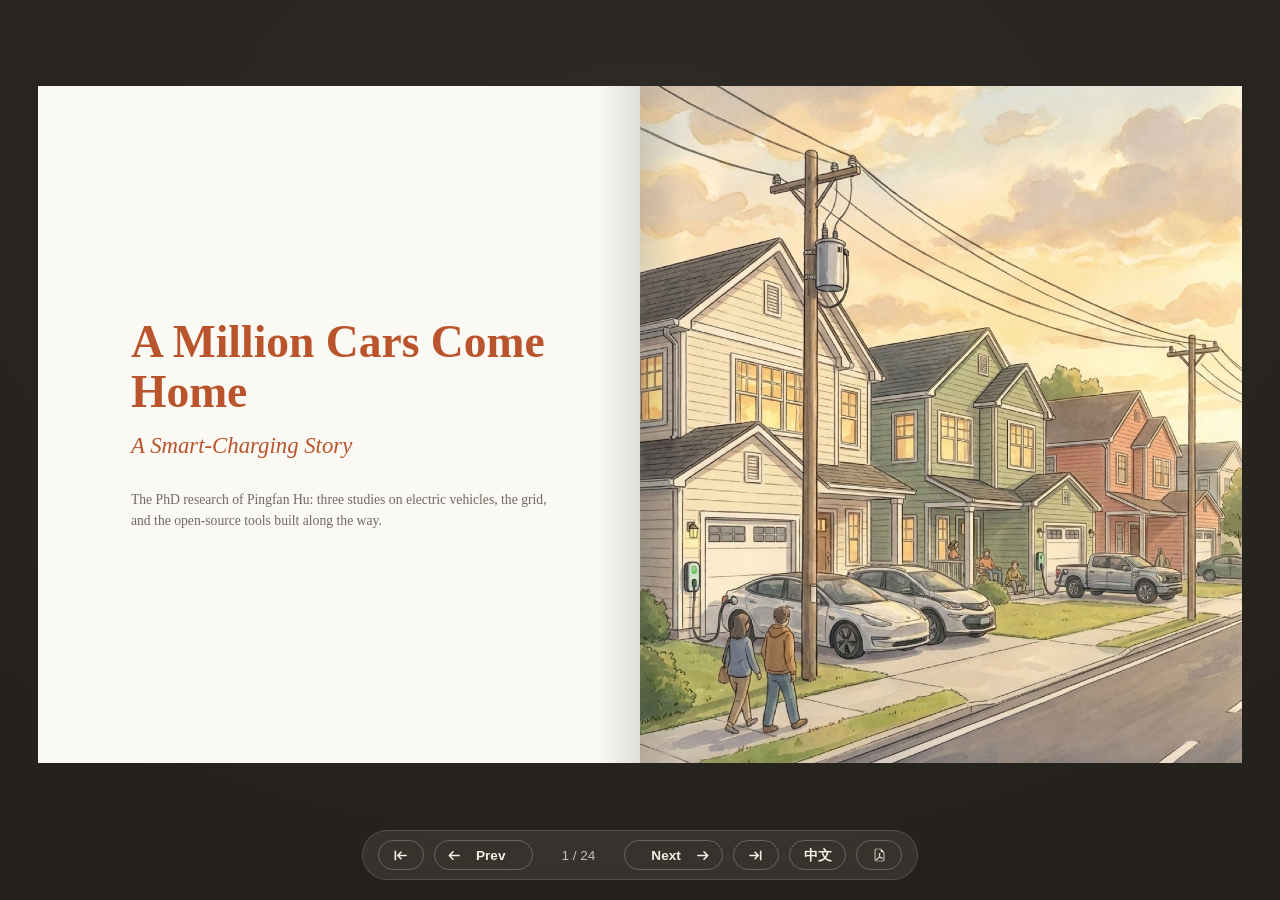
==== docs/index.html @ 8c6872c8 "feat: storybook project + website" ====
<!doctype html>
<html lang="en" data-lang="en">
<head>
<meta charset="utf-8">
<meta name="viewport" content="width=device-width, initial-scale=1">
<title>A Million Cars Come Home</title>
<style>
:root {
  --paper: #fbf9f3;
  --ink: #3a3733;
  --ink-soft: #6f6a62;
  --accent: #b9542d;
  --stage-1: #2e2a25;
  --stage-2: #201d19;
}
* { box-sizing: border-box; }
html, body { margin: 0; height: 100%; }
body {
  font-family: "Iowan Old Style", "Palatino Linotype", Palatino, Georgia, serif;
  background: radial-gradient(120% 120% at 50% 20%, var(--stage-1), var(--stage-2));
  display: flex; flex-direction: column; align-items: center;
  overflow: hidden;
}

/* Language toggle: both languages are in the DOM; CSS shows one. */
html[data-lang="en"] .lang-cn { display: none; }
html[data-lang="cn"] .lang-en { display: none; }
html[data-lang="cn"] .prose {
  font-family: "Iowan Old Style", Palatino, "Songti SC", "STSong", Georgia, serif;
}

/* ---- Stage ---- */
.stage {
  flex: 1; width: 100%;
  display: flex; align-items: center; justify-content: center;
  padding: 3vh 2vw 1vh;
  min-height: 0;
}
.book-frame {
  width: min(94vw, calc((100dvh - 14vh) * 1.7778));
  aspect-ratio: 1056 / 594;
}
/* Narrow screens: StPageFlip falls back to a single portrait page (two half
   spreads can't fit), so the frame must take one page's aspect instead. */
@media (max-width: 700px) {
  .book-frame {
    width: min(94vw, calc((100dvh - 16vh) * 0.8889));
    aspect-ratio: 528 / 594;
  }
}

/* ---- Pages ---- */
.page {
  background: var(--paper);
  overflow: hidden;
  container-type: size;
}
.pane { width: 100%; height: 100%; }
.pane.text {
  display: flex; flex-direction: column; justify-content: center;
  /* print geometry: 0.35in top/bottom (the guaranteed margin), 0.85in outer,
     0.7in toward the gutter */
  padding: 6.364cqw 12.727cqw 6.364cqw 15.455cqw;
}
/* gutter shading so facing pages read as a bound book */
.pane.text::after, .pane.art::before {
  content: ""; position: absolute; top: 0; bottom: 0; width: 7cqw;
  pointer-events: none;
}
.pane.text::after {
  right: 0;
  background: linear-gradient(to left, rgba(58, 55, 51, 0.14), transparent);
}
.pane.art { position: relative; }
.pane.art::before {
  left: 0; z-index: 1;
  background: linear-gradient(to right, rgba(58, 55, 51, 0.18), transparent);
}
.pane.text { position: relative; }
.pane.art img {
  width: 100%; height: 100%; object-fit: cover; display: block;
}

.prose { color: var(--ink); font-size: 3.409cqw; line-height: 1.5; }
.prose.lang-cn { font-size: 3.914cqw; }
.prose p { margin: 0 0 0.7em; }
.prose p:last-child { margin-bottom: 0; }
.prose strong { color: var(--accent); font-weight: 700; }
.prose em { font-style: italic; }

/* title spread */
.page.title .prose { font-size: 2.652cqw; }
.page.title .prose p:first-child {
  font-size: 7.576cqw; line-height: 1.1; color: var(--ink); margin-bottom: 0.25em;
}
.page.title .prose.lang-cn p:first-child { font-size: 6.307cqw; }
.page.title .prose p:nth-child(2) {
  font-size: 3.788cqw; color: var(--accent); font-style: italic; margin-bottom: 1.2em;
}
.page.title .prose p { color: var(--ink-soft); font-size: 2.273cqw; }

/* back cover */
.page.backcover .prose em {
  display: block; color: var(--ink-soft); font-style: normal;
  font-size: 2.898cqw; line-height: 1.3;
}

/* ---- Toolbar ---- */
.toolbar {
  display: flex; align-items: center; gap: 0.6rem;
  padding: 0.55rem 0.9rem; margin: 0 0 2.2vh;
  background: rgba(251, 249, 243, 0.08);
  border: 1px solid rgba(251, 249, 243, 0.14);
  border-radius: 999px;
  backdrop-filter: blur(6px);
}
.toolbar button, .toolbar a {
  font: 600 0.85rem/1 "Helvetica Neue", Arial, sans-serif;
  color: #f4efe4; background: transparent;
  border: 1px solid rgba(251, 249, 243, 0.25); border-radius: 999px;
  height: 1.9rem; padding: 0;
  display: inline-flex; align-items: center; justify-content: center;
  cursor: pointer; text-decoration: none;
  transition: background 150ms ease, border-color 150ms ease, transform 80ms ease;
}
/* Fixed widths, sized to the widest (Chinese) labels, so toggling the
   language never moves the buttons. All four arrows are inline SVGs (same
   stroke, flex-centered) because text glyphs come from different fonts and
   sit on the text baseline; the nav arrows are pinned to the button edges
   and only the label swaps with the language. */
.toolbar .icon { display: block; flex: none; }
.toolbar .nav { width: 6.2rem; justify-content: space-between; padding: 0 0.7rem; }
.toolbar .nav .lbl { flex: 1; text-align: center; }
.toolbar .jump { width: 2.9rem; }
.toolbar #btn-lang { width: 3.6rem; }
.toolbar a.pdf { width: 2.9rem; }
/* The PDF glyph's ink is measured dead-center, but its faint outlined top vs
   dense filled curl at the bottom makes it read low; lift it a hair. */
.toolbar a.pdf .icon { transform: translateY(-0.5px); }
/* Optical centering: Helvetica Neue's line box carries more descent than the
   glyphs use, so flex-centered TEXT sits a hair high next to the geometrically
   centered SVG icons. Padding-top shifts the text down by half its value;
   the icons are left untouched. */
.toolbar .nav .lbl, .toolbar #btn-lang, .toolbar .counter {
  padding-top: 0.15em;
}
.toolbar button:hover, .toolbar a:hover {
  background: rgba(185, 84, 45, 0.35); border-color: rgba(185, 84, 45, 0.7);
}
.toolbar button:active, .toolbar a:active {
  transform: scale(0.92);
  background: rgba(185, 84, 45, 0.5); border-color: rgba(185, 84, 45, 0.9);
}
.toolbar button:disabled { opacity: 0.35; cursor: default; background: none; }
.toolbar .counter {
  font: 500 0.85rem/1 "Helvetica Neue", Arial, sans-serif;
  color: rgba(244, 239, 228, 0.75); min-width: 4.5rem; text-align: center;
}
noscript { color: #f4efe4; font-size: 1rem; padding: 2rem; text-align: center; }
</style>
</head>
<body>
<div class="stage"><div class="book-frame"><div id="book">
<div class="page title" data-spread="01"><div class="pane text"><div class="prose lang-en"><p><strong>A Million Cars Come Home</strong></p><p><em>A Smart-Charging Story</em></p><p>The PhD research of Pingfan Hu: three studies on electric vehicles, the grid, and the open-source tools built along the way.</p></div><div class="prose lang-cn"><p><strong>当一百万辆车同时回家</strong></p><p><em>一个关于智能充电的故事</em></p><p>胡平凡 (Pingfan Hu) 的博士研究：电动车、电网，和一路做出来的开源工具。</p></div></div></div>
<div class="page title" data-spread="01"><div class="pane art"><img src="book-assets/spread-01.jpg" alt="" loading="lazy" decoding="async"></div></div>
<div class="page standard" data-spread="02"><div class="pane text"><div class="prose lang-en"><p>This is Pingfan.</p><p>Pingfan spent his PhD on battery electric vehicles, and on one deceptively simple question about them: when will they charge, and what does that timing mean for the electricity grid?</p><p>Answering it took three connected studies: one about people, one about the grid and its economics, and one about the research tools themselves.</p><p>The dissertation that resulted is long and full of equations. Most people will never read it. This book tells the same story in plain language.</p></div><div class="prose lang-cn"><p>这是胡平凡 (Pingfan Hu)。</p><p>读博这几年，平凡一直在研究纯电动汽车 (Battery Electric Vehicle, BEV)。核心问题看起来很简单：这些车会在什么时候充电？充电的时间点，又会给电网带来什么？</p><p>为了回答这个问题，平凡做了三项环环相扣的研究：第一项关于人，第二项关于电网和经济账，第三项关于做研究用的工具本身。</p><p>写成的博士论文很厚，公式很多，大多数人不会去读。所以他做了这本小书，把同样的研究用大白话再讲一遍。</p></div></div></div>
<div class="page standard" data-spread="02"><div class="pane art"><img src="book-assets/spread-02.jpg" alt="" loading="lazy" decoding="async"></div></div>
<div class="page standard" data-spread="03"><div class="pane text"><div class="prose lang-en"><p>Pingfan had not planned to pursue a PhD.</p><p>Then Professor John Paul “JP” Helveston reached out to him directly. JP had funding from the Alfred P. Sloan Foundation to study smart charging for battery electric vehicles, and Pingfan&#x27;s background in engineering and data science looked like a match. The direction was unusual: students normally seek out advisors, not the other way around.</p><p>Their first conversation ran three hours, far longer than either had planned. By the end, the outline of a research agenda had taken shape: whether BEV owners would accept managed charging, what their participation would be worth to the grid, and what tools the research itself would require.</p><p>Those three questions became the dissertation.</p></div><div class="prose lang-cn"><p>平凡本来没打算读博士。</p><p>有一天，John Paul “JP” Helveston 教授主动发来邮件。他刚拿到斯隆基金会 (Alfred P. Sloan Foundation) 的项目，研究电动车的智能充电，觉得平凡的工程和数据科学背景很合适。这事不太常见：一般是学生四处联系导师，很少有导师反过来找学生。</p><p>两人第一次见面，原定聊一个小时，结果聊了三个小时，谁都没想到。聊完，一份研究计划的雏形已经出来了：车主愿不愿意把充电交给别人管？他们的参与对电网值多少钱？做这些研究，又需要什么工具？</p><p>这三个问题，后来就成了这篇博士论文。</p></div></div></div>
<div class="page standard" data-spread="03"><div class="pane art"><img src="book-assets/spread-03.jpg" alt="" loading="lazy" decoding="async"></div></div>
<div class="page standard" data-spread="04"><div class="pane text"><div class="prose lang-en"><p>The core problem is one of timing.</p><p>Battery electric vehicles cut transportation emissions, but their benefit depends on when they charge. Most owners plug in when they arrive home, so unmanaged charging stacks directly onto the <strong>evening peak</strong>, when household demand is already highest. Serving that combined peak means running the most expensive generators and, eventually, building capacity that sits idle the rest of the day.</p><p><strong>Smart charging</strong> is the alternative: coordinate charging so it moves into the overnight hours, when demand is low.</p><p>Whether it can work turns on three questions. Will owners participate, and on what terms? How much peak reduction does it buy, and at what cost? And what research infrastructure does it take to find out?</p></div><div class="prose lang-cn"><p>问题的关键，在于什么时候充。</p><p>电动车能减少交通排放，但好处大不大，要看充电的时机。多数车主傍晚到家就插枪，充电负荷不偏不倚，正好压在<strong>晚高峰</strong>上，那正是家家户户用电最多的时候。要扛住这个叠加的高峰，电网得开动最贵的机组，长远还得扩建平时闲置的容量。</p><p><strong>智能充电</strong>是另一条路：把充电挪到深夜。那时用电少，电网有的是余量。</p><p>行不行得通，要回答三个问题：车主愿意参加吗，开什么条件？参加了能削掉多少高峰，要花多少钱？还有，要弄清这些，得先有什么样的研究工具？</p></div></div></div>
<div class="page standard" data-spread="04"><div class="pane art"><img src="book-assets/spread-04.jpg" alt="" loading="lazy" decoding="async"></div></div>
<div class="page standard" data-spread="05"><div class="pane text"><div class="prose lang-en"><p>The first question, about participation, is where the dissertation begins.</p><p>Smart charging only works if vehicle owners agree to give up some control, so Study 1 examined the two program designs utilities actually offer. Under <strong>supplier-managed charging (SMC)</strong>, the utility decides when charging happens but guarantees the vehicle reaches an agreed charge level by an agreed time. Under <strong>vehicle-to-grid (V2G)</strong>, the vehicle also sends power back to the grid when needed, acting as distributed storage.</p><p>The two programs ask different things of an owner. SMC asks for patience with timing; V2G asks the battery to actively work for the grid, wear and all. There was good reason to expect owners to price those requests very differently.</p></div><div class="prose lang-cn"><p>论文从第一个问题讲起：人愿不愿意。</p><p>智能充电的前提，是车主肯交出一部分控制权。研究一考察了电力公司实际在推的两类项目。一类叫<strong>供电商托管充电</strong> (Supplier-Managed Charging, SMC)：什么时候充，电力公司说了算，但保证到点有电。另一类叫<strong>车网互动</strong> (Vehicle-to-Grid, V2G)：电网缺电时，车还得反过来送电回去，相当于一块会跑的储能电池。</p><p>两类项目对车主的要求不一样。SMC 只要你耐心等；V2G 却要动用你的电池，还得搭上电池损耗。可以想见，车主对这两件事的开价不会相同。</p></div></div></div>
<div class="page standard" data-spread="05"><div class="pane art"><img src="book-assets/spread-05.jpg" alt="" loading="lazy" decoding="async"></div></div>
<div class="page standard" data-spread="06"><div class="pane text"><div class="prose lang-en"><p>Whom you ask matters as much as what you ask.</p><p>Most earlier studies surveyed the general car-owning public, few of whom have ever charged an electric vehicle, let alone joined a smart charging program. Study 1 sampled differently: <strong>1,356 current US BEV owners</strong>, recruited in 2024 through targeted social media ads and a market research panel.</p><p>A screening question did the quality control: respondents picked their vehicle from a list of 1,748 models spanning thirty years, of which only 77, or 4.4 percent, were battery electric. Without actually owning one, guessing right was unlikely.</p><p>These were people who knew exactly what charging involves; 682 of them completed the V2G questions as well.</p></div><div class="prose lang-cn"><p>问什么重要，问谁同样重要。</p><p>以往的研究大多去问普通车主，他们中很多人从没给电动车充过电，有些人就算想参加也没条件。研究一换了个思路：找来 <strong>1,356 位真正开电动车的美国车主</strong>，2024 年通过社交媒体定向广告和调查公司招募。</p><p>质量靠一道筛选题把关：受访者要在一张覆盖三十年、共 1,748 款车型的列表里选出自己的车，其中纯电车型只有 77 款，占 4.4%。不是真车主，基本蒙不对。</p><p>这些人才真正懂充电是怎么回事。其中 682 人还答完了 V2G 部分。</p></div></div></div>
<div class="page standard" data-spread="06"><div class="pane art"><img src="book-assets/spread-06.jpg" alt="" loading="lazy" decoding="async"></div></div>
<div class="page standard" data-spread="07"><div class="pane text"><div class="prose lang-en"><p>You cannot ask people directly how much they value flexibility; nobody carries such a number around.</p><p>Study 1 instead used a <strong>discrete choice experiment</strong>. Each respondent faced a series of paired program offers, each defined by concrete attributes: a one-time enrollment payment, a recurring monthly payment, the number of times per month the owner could override the program, and guaranteed battery charge thresholds. They chose one program, the other, or neither, six times for SMC and six more for V2G.</p><p>Choices like these, repeated across randomized attribute combinations, let a <strong>logit model</strong> estimate how strongly each attribute moves the decision to participate. Trade-offs reveal what direct questions cannot.</p></div><div class="prose lang-cn"><p>“灵活性对你值多少钱？”这种问题没法直接问，谁心里也没有这么个数。</p><p>研究一用的是<strong>离散选择实验</strong> (discrete choice experiment)：给受访者看一对对虚拟方案，每个方案由几项具体条件组成，比如一次性奖励给多少、每月给多少钱、每月能手动豁免几次、电量保底是多少。受访者在方案 A、方案 B 和“都不要”之间选一个，SMC 选六轮，V2G 再选六轮。</p><p>让人在随机搭配的条件里一次次做选择，<strong>logit 模型</strong>就能算出，每项条件在多大程度上左右着人们的参与意愿。选择，比提问更诚实。</p></div></div></div>
<div class="page standard" data-spread="07"><div class="pane art"><img src="book-assets/spread-07.jpg" alt="" loading="lazy" decoding="async"></div></div>
<div class="page standard" data-spread="08"><div class="pane text"><div class="prose lang-en"><p>The work was collaborative from the start.</p><p>The smart charging studies brought together researchers from several universities: Alan Jenn at UC Davis; Brian Tarroja, Kate Forrest, and Matthew Dean at UC Irvine; and Eric Hittinger at the Rochester Institute of Technology, who later served on Pingfan&#x27;s dissertation committee. JP, as advisor and principal investigator, kept the whole effort pointed in the right direction.</p><p>Pingfan led the day-to-day research, but the questions spanned vehicles, grids, and surveys, and no single person knows all three equally well. The team did.</p></div><div class="prose lang-cn"><p>这项工作从头到尾都是合作的产物。</p><p>团队来自好几所大学：加州大学戴维斯分校的 Alan Jenn，加州大学尔湾分校的 Brian Tarroja、Kate Forrest 和 Matthew Dean，还有罗切斯特理工学院的 Eric Hittinger，他后来也进了平凡的论文委员会。导师 JP 是项目负责人，始终替团队把着方向。</p><p>日常研究由平凡牵头，但这些问题横跨车、电网、调查方法三个领域，谁也不可能样样精通。好在，这个团队加起来可以。</p></div></div></div>
<div class="page standard" data-spread="08"><div class="pane art"><img src="book-assets/spread-08.jpg" alt="" loading="lazy" decoding="async"></div></div>
<div class="page standard" data-spread="09"><div class="pane text"><div class="prose lang-en"><p>For supplier-managed charging, the results were encouraging, and a little surprising.</p><p>Owners cared less about money than expected, and more about <strong>operational flexibility</strong>: a guaranteed charge level by morning, and the ability to override when plans change. The guaranteed threshold mattered far more than the minimum: owners want range certainty, not control over the details.</p><p>Good flexibility with no payment reached at least <strong>50 percent</strong> predicted enrollment. Recurring payments worked hardest: two to three dollars a month matched a one-time 65 dollars, roughly twenty to one.</p><p>People will share control of their charging. What they want in return is certainty that they will not be stranded.</p></div><div class="prose lang-cn"><p>先看托管充电，结果让人欣慰，也有点出乎意料。</p><p>车主没那么在乎钱，更在乎<strong>灵活性</strong>：早上电量有保底，临时有事的晚上能自己说了算。“保底电量”的影响远大于“起充电量”。说白了，大家要的是踏实的续航，过程怎么管，倒不太计较。</p><p>只给足灵活性、一分钱不掏，预测参与率就能到 <strong>50%</strong> 以上。再给点钱当然更好，而且按月给最划算：每月两三美元的效果，顶得上一次性给 65 美元，差不多二十比一。</p><p>充电可以交出去，但得保证别把人撂在半路。</p></div></div></div>
<div class="page standard" data-spread="09"><div class="pane art"><img src="book-assets/spread-09.jpg" alt="" loading="lazy" decoding="async"></div></div>
<div class="page standard" data-spread="10"><div class="pane text"><div class="prose lang-en"><p>Vehicle-to-grid told a different story.</p><p>Sending power out of one&#x27;s own battery is a larger request, and owners priced it accordingly: participation was far more sensitive to money than under SMC. Pay well per discharge event and enrollment climbs steeply; at 20 dollars per event, four events a month, the model predicts <strong>82 percent</strong> enrollment.</p><p>The design implication is clean. SMC suits a simple subscription with modest recurring payments and strong guarantees; V2G is a market for discrete grid services, best paid per event.</p><p>The team also published an interactive <strong>enrollment simulator</strong> where utilities and policymakers can test a program and see its predicted participation.</p></div><div class="prose lang-cn"><p>车网互动是另一回事。</p><p>让电从自家电池往外流，这个请求大得多，车主的开价也直接：V2G 的参与意愿对钱远比 SMC 敏感。按次给钱、给得够多，参与率就一路上扬；每次放电给 20 美元、每月四次，模型预测能有 <strong>82%</strong> 的人参加。</p><p>对项目设计，这个启示很清楚：SMC 适合做成简单的包月订阅，给点小钱，把保障做足；V2G 更像按单结算的电网服务市场，按次付费最合适。</p><p>为了让结论用得上，团队还上线了一个<strong>参与率模拟器</strong>：一个网页小工具，电力公司和政策制定者随便调参数，马上能看到预测的参与率。</p></div></div></div>
<div class="page standard" data-spread="10"><div class="pane art"><img src="book-assets/spread-10.jpg" alt="" loading="lazy" decoding="async"></div></div>
<div class="page standard" data-spread="11"><div class="pane text"><div class="prose lang-en"><p>Stated willingness, however, is not yet grid value.</p><p>Study 1 established the terms on which owners would participate. Study 2 asked the two questions that determine whether a utility should act on those terms: how much does managed charging actually lower the evening peak, and does the arithmetic survive the cost of the incentives?</p><p>The economics were the heart of it. Every enrolled household must be paid, and the peak reduction has to be worth the total bill.</p></div><div class="prose lang-cn"><p>不过，嘴上说愿意，不等于电网真受益。</p><p>研究一搞清了车主参加的条件；研究二接着问两个问题，电力公司干不干，就看这两个答案：第一，托管充电到底能把晚高峰削下去多少？第二，扣掉发给车主的激励，这笔账还划算吗？</p><p>经济账是重头。参加的每一户都要给钱，削峰带来的好处，必须对得起这份总开销。</p></div></div></div>
<div class="page standard" data-spread="11"><div class="pane art"><img src="book-assets/spread-11.jpg" alt="" loading="lazy" decoding="async"></div></div>
<div class="page standard" data-spread="12"><div class="pane text"><div class="prose lang-en"><p>Study 2 connected the two halves empirically rather than by assumption.</p><p>The enrollment results from Study 1 became an <strong>enrollment curve</strong>: for any monthly incentive, the predicted share of owners who participate. That curve fed a year-long simulation of regional grids at 15-minute resolution, in which 10,000 vehicles following realistic travel patterns from the National Household Travel Survey drive, park, and charge, scaled up by Census household counts to full regional fleets.</p><p>Two regions anchored the comparison because their grids differ structurally: <strong>CAISO</strong> in California, solar-heavy with a deep overnight valley, and <strong>NYISO</strong> in New York, flatter, hydro-reliant, and winter-peaking.</p></div><div class="prose lang-cn"><p>研究二的做法，是用实打实的数据把两头接起来，而不是拍脑袋假设。</p><p>研究一的结果先整理成一条<strong>参与率曲线</strong>：月度激励给到多少，就有多大比例的车主参加。再把这条曲线接进一个覆盖全年、每 15 分钟一步的电网仿真：一万辆虚拟汽车按全国家庭出行调查 (NHTS) 的真实出行规律开车、停车、充电，再按人口普查的家庭数，放大成整个地区的车队。</p><p>比较选在两个脾气完全不同的电网上：加州的 <strong>CAISO</strong>，光伏多，后半夜低谷又深又稳；纽约的 <strong>NYISO</strong>，曲线平，靠水电，冬天负荷最高。</p></div></div></div>
<div class="page standard" data-spread="12"><div class="pane art"><img src="book-assets/spread-12.jpg" alt="" loading="lazy" decoding="async"></div></div>
<div class="page standard" data-spread="13"><div class="pane text"><div class="prose lang-en"><p>California&#x27;s grid made the case vivid.</p><p>Its daily <strong>net load</strong> curve sags through the afternoon while solar generation carries the demand, then ramps steeply as the sun sets and households switch on. Engineers call it the <strong>duck curve</strong>, and the name is apt. The valley that follows the evening peak is deep and dependable, which is exactly the room that shifted charging needs.</p><p>The simulation moved charging out of the evening and into that valley. At full enrollment, CAISO&#x27;s evening peak fell by 3.7 gigawatts, or 12.1 percent, on an annual-average day, and by up to <strong>5.6 gigawatts</strong> on the most favorable day. NYISO, smaller and flatter, saw 1.6 gigawatts on the average day.</p><p>The physics works. The open question is the cost.</p></div><div class="prose lang-cn"><p>加州的电网把道理演得最清楚。</p><p>它的日<strong>净负荷</strong> (net load) 曲线，午后被光伏压得一路下沉，太阳一落又猛地窜高。工程师管它叫<strong>鸭子曲线</strong> (duck curve)，看一眼形状就知道为什么。晚高峰过后的低谷又深又稳，正好装得下挪过来的充电。</p><p>把充电从傍晚挪进低谷之后，参与率拉满时，CAISO 的晚高峰在普通日子平均削掉 3.7 吉瓦，合 12.1%；赶上最合适的一天，能削 <strong>5.6 吉瓦</strong>。盘子更小、曲线更平的 NYISO，平均削 1.6 吉瓦。</p><p>物理上没问题。剩下的是钱的问题。</p></div></div></div>
<div class="page standard" data-spread="13"><div class="pane art"><img src="book-assets/spread-13.jpg" alt="" loading="lazy" decoding="async"></div></div>
<div class="page standard" data-spread="14"><div class="pane text"><div class="prose lang-en"><p>The cost side turns on one structural fact: every enrollee receives the same monthly incentive.</p><p>The enrollment curve is concave. About <strong>30 percent</strong> of owners would participate with no payment at all; 20 dollars a month brings roughly <strong>60 percent</strong>; reaching everyone requires about <strong>85 dollars a month</strong>, paid to every household. Raising the incentive to attract the next participant means raising it for everyone already enrolled, so total program cost grows nonlinearly while the added peak reduction shrinks.</p><p>This is <strong>diminishing marginal returns</strong>, and in these programs it is sharp.</p></div><div class="prose lang-cn"><p>钱的麻烦，出在一个绕不开的事实上：激励是一口价，每户参与者拿的都一样。</p><p>参与率曲线是弯的：分文不给，也有大约 <strong>30%</strong> 的车主愿意参加；每月 20 美元，能拉到 <strong>60%</strong> 左右；可要让人人都参加，得每月掏 <strong>85 美元</strong>，而且每户都得给。想拉来下一位，就得给所有人一起涨价。于是总成本越滚越快，新增的削峰效果却越来越小。</p><p>经济学管这叫<strong>边际收益递减</strong>。在这类项目里，递减得格外狠。</p></div></div></div>
<div class="page standard" data-spread="14"><div class="pane art"><img src="book-assets/spread-14.jpg" alt="" loading="lazy" decoding="async"></div></div>
<div class="page standard" data-spread="15"><div class="pane text"><div class="prose lang-en"><p>The practical answer is moderation.</p><p>Enrollment in the <strong>30 to 50 percent</strong> range captured most of the achievable peak reduction at a small fraction of the cost of near-full participation. Beyond that range, each additional gigawatt of reduction becomes rapidly more expensive.</p><p>And past a threshold, more enrollment is not merely wasteful but counterproductive. On about <strong>15 percent</strong> of CAISO days, concentrating too much charging in the overnight window reconstituted a new peak there. The mountain does not disappear; it moves.</p><p>Moderate, well-targeted enrollment is the cost-effective operating point. Maximum participation is not the goal.</p></div><div class="prose lang-cn"><p>所以，务实的答案是适可而止。</p><p>参与率落在 <strong>30% 到 50%</strong> 之间时，花小头的钱，就能拿到大头的削峰效果。再往上，每多削一吉瓦都贵得离谱。</p><p>更要命的是，过了某个坎，拉人越多反而越糟：太多充电挤进同一个深夜时段，低谷里反倒隆起一座新的高峰。在 CAISO，大约 <strong>15%</strong> 的日子会出现这种情况。山没被削平，只是搬了个家。</p><p>参与率适度、有的放矢，才是性价比最高的运行点。人越多越好，恰恰是误区。</p></div></div></div>
<div class="page standard" data-spread="15"><div class="pane art"><img src="book-assets/spread-15.jpg" alt="" loading="lazy" decoding="async"></div></div>
<div class="page standard" data-spread="16"><div class="pane text"><div class="prose lang-en"><p>Region and season set the boundaries.</p><p>In CAISO, cost efficiency held essentially year-round, because solar keeps the gap between the evening peak and the overnight valley wide in every season. In NYISO, efficiency deteriorated in winter, when space heating keeps overnight demand elevated and compresses the very valley the program depends on.</p><p>The design lesson follows directly: a smart charging program is not one product to deploy uniformly, but a schedule to be tuned to each region&#x27;s net load shape.</p></div><div class="prose lang-cn"><p>这笔账，还得看地方、看季节。</p><p>CAISO 的成本效益一年四季都稳，因为光伏让晚高峰和深夜低谷之间始终隔着足够大的落差。NYISO 一到冬天就吃力：取暖用电把后半夜撑得满满当当，项目赖以运转的低谷被压窄了。</p><p>教训很直接：智能充电不是一件到哪儿都能用的标准品，而是一张要按当地净负荷的形状来调的时刻表。</p></div></div></div>
<div class="page standard" data-spread="16"><div class="pane art"><img src="book-assets/spread-16.jpg" alt="" loading="lazy" decoding="async"></div></div>
<div class="page standard" data-spread="17"><div class="pane text"><div class="prose lang-en"><p>Study 3 began as friction inside Study 1.</p><p>Fielding a careful experiment on 1,356 people requires serious survey software, and the existing options each failed in a familiar way. Commercial platforms were capable but expensive and closed. Free tools were easy but limited. And almost none treated a survey as something a researcher could version, share, review, and reproduce exactly, years later, the way code and manuscripts are treated.</p><p>For reproducible research, that is not an inconvenience; it is a methodological gap. The team decided to close it themselves.</p></div><div class="prose lang-cn"><p>研究三的起因，是研究一里攒下的一肚子火。</p><p>要对 1,356 人做一场严谨的实验，先得有趁手的问卷软件。可市面上的选项个个差点意思：商业平台功能全，但又贵又封闭；免费工具上手快，但处处受限。更根本的是，几乎没有平台像对待代码和论文那样对待问卷：可以管版本、可以分享、可以审查、几年后还能一字不差地复现。</p><p>对讲究可复现的研究来说，这不是不方便，而是方法论上的一个窟窿。团队决定自己动手补上。</p></div></div></div>
<div class="page standard" data-spread="17"><div class="pane art"><img src="book-assets/spread-17.jpg" alt="" loading="lazy" decoding="async"></div></div>
<div class="page standard" data-spread="18"><div class="pane text"><div class="prose lang-en"><p>The result is <strong>surveydown</strong>, an open-source survey platform built in R.</p><p>Instead of assembling questions by clicking through a web interface, a researcher writes the survey as plain text, markdown with R code, and surveydown renders it as a live web survey. It stands on three mature open-source technologies: <strong>Quarto</strong> for the document, <strong>Shiny</strong> for the interactive application, and <strong>PostgreSQL</strong> for response storage.</p><p>Bogdan Bunea, an Engineering Management and Systems Engineering undergraduate in the lab, built the database layer that stores responses safely. The platform is free, open-source, and distributed on CRAN under an MIT license.</p></div><div class="prose lang-cn"><p>成果叫 <strong>surveydown</strong>，一个用 R 写的开源问卷平台。</p><p>用它做问卷，不用再在网页上点来点去，直接用纯文本写：markdown 加 R 代码，surveydown 负责把它变成能直接上线的网页问卷。背后是三件成熟的开源工具：<strong>Quarto</strong> 管文档，<strong>Shiny</strong> 管交互，<strong>PostgreSQL</strong> 管数据。</p><p>实验室里工程管理与系统工程系的本科生 Bogdan Bunea 搭起了安全存储答卷的数据库层。整个平台免费开源，以 MIT 许可证发布在 CRAN 上。</p></div></div></div>
<div class="page standard" data-spread="18"><div class="pane art"><img src="book-assets/spread-18.jpg" alt="" loading="lazy" decoding="async"></div></div>
<div class="page standard" data-spread="19"><div class="pane text"><div class="prose lang-en"><p>Plain text sounds like a modest design choice. It carries the platform&#x27;s three main advantages.</p><p>First, <strong>reproducibility</strong>: a survey that lives in text files can be version-controlled, shared, audited, and re-run identically, which proprietary click-built surveys cannot.</p><p>Second, <strong>programmability</strong>: because real code executes while the survey runs, it supports conditional display, skip logic, randomization, and fully custom experimental designs, including the choice experiment in Study 1.</p><p>Third, <strong>data ownership</strong>: the survey application, its hosting, and its response database are deliberately separated, so researchers keep full control of their own data rather than renting access to it.</p></div><div class="prose lang-cn"><p>用纯文本写问卷，听着不起眼，平台的三大长处全靠它。</p><p>一是<strong>可复现</strong> (reproducibility)：问卷就是几个文本文件，可以进版本库、可以共享、可以审查，几年后照样一字不差地跑起来。在专有平台上点出来的问卷，做不到。</p><p>二是<strong>可编程</strong>：问卷运行时跑的是真代码，想按条件显示、想跳题、想随机化、想做完全自定义的实验设计，都行。研究一的选择实验就是这么做出来的。</p><p>三是<strong>数据在自己手里</strong>：问卷程序、部署环境、答卷数据库三者分离，数据完全归研究者自己，不用向平台租回自己的数据。</p></div></div></div>
<div class="page standard" data-spread="19"><div class="pane art"><img src="book-assets/spread-19.jpg" alt="" loading="lazy" decoding="async"></div></div>
<div class="page standard" data-spread="20"><div class="pane text"><div class="prose lang-en"><p>surveydown outgrew the lab that built it.</p><p>It has accumulated thousands of downloads on CRAN and is now used by researchers well beyond transportation: public health, economics, education, and policy among them. Community contributors have extended it, including translations into six languages, and a companion tool, <strong>sdstudio</strong>, is in development to add a graphical interface without giving up reproducibility.</p><p>What began as a workaround for one experiment has become shared research infrastructure.</p></div><div class="prose lang-cn"><p>surveydown 后来长到了实验室外面。</p><p>它在 CRAN 上被下载了数千次，用户早就不限于交通领域：公共卫生、经济学、教育学、公共政策，都有人在用。社区贡献者不断添砖加瓦，包括六种语言的翻译；配套的图形界面工具 <strong>sdstudio</strong> 也在开发中，目标是不牺牲可复现性，还能让不写代码的人用起来。</p><p>一个为了应急做出来的小工具，成了大家共用的研究基础设施。</p></div></div></div>
<div class="page standard" data-spread="20"><div class="pane art"><img src="book-assets/spread-20.jpg" alt="" loading="lazy" decoding="async"></div></div>
<div class="page standard" data-spread="21"><div class="pane text"><div class="prose lang-en"><p>Read together, the three studies form one argument.</p><p>Study 1 measured, from 1,356 owners, the terms on which people will participate in managed charging. Study 2 carried those measured preferences into grid simulation and returned an operating rule: target moderate enrollment, tuned to the regional grid, because that is where the benefit is large and the cost is small. Study 3 built the open instrument that made the measurement possible, and left it to the field.</p><p>Consumer behavior, grid economics, and research infrastructure: each study answers the question the previous one exposed.</p></div><div class="prose lang-cn"><p>把三项研究摆在一起看，其实是一个完整的论证。</p><p>研究一从 1,356 位车主那里，量出了大家愿意参加托管充电的条件；研究二把这些条件带进电网仿真，得出一条很实际的准则：参与率要适度，方案要按当地电网来调，好处多、花钱少的区间就在那里；研究三把做这些测量要用的工具造了出来，开源留给了所有人。</p><p>消费者行为、电网经济、研究工具：每一项研究回答的，恰好是前一项留下的问题。</p></div></div></div>
<div class="page standard" data-spread="21"><div class="pane art"><img src="book-assets/spread-21.jpg" alt="" loading="lazy" decoding="async"></div></div>
<div class="page standard" data-spread="22"><div class="pane text"><div class="prose lang-en"><p>The dissertation also states plainly what it cannot yet claim.</p><p>Stated preferences overstate real behavior: deployed pilot programs today enroll only <strong>4 to 10 percent</strong> of eligible owners, far below the modeled optimum, and closing that gap with revealed-preference data is the clearest next step. The simulations cover detached single-family homes with home charging; apartments, workplaces, and public charging remain open questions. V2G still needs the same cost-efficiency treatment SMC received. And sdstudio must mature before surveydown fully serves researchers who do not code.</p><p>Each of these is a research program of its own. That is how the work continues.</p></div><div class="prose lang-cn"><p>论文也把自己还说不准的地方，写得明明白白。</p><p>问卷里的表态往往比现实慷慨：已经落地的试点项目，参与率只有 <strong>4% 到 10%</strong>，离模型算出的最优区间还很远，用真实项目的数据来校准，是最清楚的下一步。仿真只覆盖了有车库的独栋住宅，公寓、办公楼和公共充电还没碰。V2G 也还欠一笔 SMC 已经算过的经济账。至于 sdstudio，得再打磨一阵，surveydown 才能真正服务不写代码的研究者。</p><p>这里的每一条，都够再做一个课题。研究就是这样接力下去的。</p></div></div></div>
<div class="page standard" data-spread="22"><div class="pane art"><img src="book-assets/spread-22.jpg" alt="" loading="lazy" decoding="async"></div></div>
<div class="page standard" data-spread="23"><div class="pane text"><div class="prose lang-en"><p>A PhD confers skills, and Pingfan leaves with a full set: choice modeling, grid simulation, data science in R, and the craft of building research software.</p><p>But the larger inheritance was a mindset, learned from JP across four years: take ownership of the work, never give up on a hard problem, and treat every project as part of a larger system, with origins and consequences beyond itself.</p><p>None of it was done alone. His committee and collaborators sharpened every study; the Helveston Lab made the years good ones; the Alfred P. Sloan Foundation funded the work and welcomed its unexpected software offshoot; and his parents, his friends, and above all his wife carried him through.</p><p>To all of them, thank you.</p></div><div class="prose lang-cn"><p>博士学位给人本事，平凡带走的是一整套：选择建模、电网仿真、R 语言数据科学，还有做研究软件的手艺。</p><p>但更大的收获是一种心态，四年里从 JP 身上学来的：对自己的工作负责到底；难题面前不轻易松手；看每个项目，都把它放回更大的系统里，看清它从哪儿来、到哪儿去。</p><p>这一切不是一个人做成的。委员会和合作者磨利了每一项研究；Helveston 实验室让这几年过得充实又开心；斯隆基金会资助了研究，还为意外长出来的软件成果喝彩；父母、朋友，尤其是妻子，一路把他撑到了今天。</p><p>谢谢你们，每一位。</p></div></div></div>
<div class="page standard" data-spread="23"><div class="pane art"><img src="book-assets/spread-23.jpg" alt="" loading="lazy" decoding="async"></div></div>
<div class="page backcover" data-spread="24"><div class="pane text"><div class="prose lang-en"><p>That is the story of a million cars coming home, and of what four years of research says about when they should charge.</p><p>The full dissertation is called:</p><p><em>Sustainable Transportation, Sustainable Research: Consumer Adoption and Grid Peak-Shaving of Battery Electric Vehicle Smart Charging, Inspiring the surveydown Open-Source Survey Platform</em></p><p>It contains the complete methods, models, and results, and you are warmly invited to read it.</p><p><em>Pingfan Hu, PhD</em></p><p><em>George Washington University, 2026</em></p></div><div class="prose lang-cn"><p>一百万辆车同时回家的故事，讲到这里。四年的研究，回答的其实就是一件事：它们该在什么时候充电。</p><p>论文全文题为：</p><p><em>Sustainable Transportation, Sustainable Research: Consumer Adoption and Grid Peak-Shaving of Battery Electric Vehicle Smart Charging, Inspiring the surveydown Open-Source Survey Platform</em></p><p>方法、模型和结果都在里面，欢迎你翻开读读。</p><p><em>胡平凡 (Pingfan Hu)，博士</em></p><p><em>乔治·华盛顿大学，2026</em></p></div></div></div>
<div class="page backcover" data-spread="24"><div class="pane art"><img src="book-assets/spread-24.jpg" alt="" loading="lazy" decoding="async"></div></div>
</div></div></div>
<div class="toolbar">
  <button id="btn-home" class="jump" type="button" aria-label="First spread"><svg class="icon" viewBox="0 0 16 16" width="15" height="15" aria-hidden="true"><path d="M2.5 3.5v9 M14 8H5 M8.5 4.5 5 8l3.5 3.5" fill="none" stroke="currentColor" stroke-width="1.7" stroke-linecap="round" stroke-linejoin="round"/></svg></button>
  <button id="btn-prev" class="nav" type="button"><svg class="icon" viewBox="0 0 16 16" width="15" height="15" aria-hidden="true"><path d="M14 8H3.5 M7.5 4 3.5 8l4 4" fill="none" stroke="currentColor" stroke-width="1.7" stroke-linecap="round" stroke-linejoin="round"/></svg><span class="lbl" id="prev-lbl"></span></button>
  <span class="counter" id="counter"></span>
  <button id="btn-next" class="nav" type="button"><span class="lbl" id="next-lbl"></span><svg class="icon" viewBox="0 0 16 16" width="15" height="15" aria-hidden="true"><path d="M2 8h10.5 M8.5 4l4 4-4 4" fill="none" stroke="currentColor" stroke-width="1.7" stroke-linecap="round" stroke-linejoin="round"/></svg></button>
  <button id="btn-end" class="jump" type="button" aria-label="Last spread"><svg class="icon" viewBox="0 0 16 16" width="15" height="15" aria-hidden="true"><path d="M13.5 3.5v9 M2 8h9 M7.5 4.5 11 8l-3.5 3.5" fill="none" stroke="currentColor" stroke-width="1.7" stroke-linecap="round" stroke-linejoin="round"/></svg></button>
  <button id="btn-lang" type="button"></button>
  <a id="pdf-link" class="pdf" target="_blank" rel="noopener" aria-label="Download PDF" title="PDF"><svg class="icon" viewBox="0 0 16 16" width="13" height="13" fill="currentColor" aria-hidden="true"><path d="M14 14V4.5L9.5 0H4a2 2 0 0 0-2 2v12a2 2 0 0 0 2 2h8a2 2 0 0 0 2-2M9.5 3A1.5 1.5 0 0 0 11 4.5h2V14a1 1 0 0 1-1 1H4a1 1 0 0 1-1-1V2a1 1 0 0 1 1-1h5.5z"/><path d="M4.603 14.087a.8.8 0 0 1-.438-.42c-.195-.388-.13-.776.08-1.102.198-.307.526-.568.897-.787a7.7 7.7 0 0 1 1.482-.645 20 20 0 0 0 1.062-2.227 7.3 7.3 0 0 1-.43-1.295c-.086-.4-.119-.796-.046-1.136.075-.354.274-.672.65-.823.192-.077.4-.12.602-.077a.7.7 0 0 1 .477.365c.088.164.12.356.127.538.007.188-.012.396-.047.614-.084.51-.27 1.134-.52 1.794a11 11 0 0 0 .98 1.686 5.8 5.8 0 0 1 1.334.05c.364.066.734.195.96.465.12.144.193.32.2.518.007.192-.047.382-.138.563a1.04 1.04 0 0 1-.354.416.86.86 0 0 1-.51.138c-.331-.014-.654-.196-.933-.417a5.7 5.7 0 0 1-.911-.95 11.7 11.7 0 0 0-1.997.406 11.3 11.3 0 0 1-1.02 1.51c-.292.35-.609.656-.927.787a.8.8 0 0 1-.58.029m1.379-1.901q-.25.115-.459.238c-.328.194-.541.383-.647.547-.094.145-.096.25-.04.361q.016.032.026.044l.035-.012c.137-.056.355-.235.635-.572a8 8 0 0 0 .45-.606m1.64-1.33a13 13 0 0 1 1.01-.193 12 12 0 0 1-.51-.858 21 21 0 0 1-.5 1.05zm2.446.45q.226.245.435.41c.24.19.407.253.498.256a.1.1 0 0 0 .07-.015.3.3 0 0 0 .094-.125.44.44 0 0 0 .059-.2.1.1 0 0 0-.026-.063c-.052-.062-.2-.152-.518-.209a4 4 0 0 0-.612-.053zM8.078 7.8a7 7 0 0 0 .2-.828q.046-.282.038-.465a.6.6 0 0 0-.032-.198.5.5 0 0 0-.145.04c-.087.035-.158.106-.196.283-.04.192-.03.469.046.822q.036.167.09.346z"/></svg></a>
</div>
<noscript>This book needs JavaScript. The PDF editions:
  <a href="storybook.pdf">English</a> / <a href="storybook-cn.pdf">中文</a>.
</noscript>
<script>!function(t,e){"object"==typeof exports&&"undefined"!=typeof module?e(exports):"function"==typeof define&&define.amd?define(["exports"],e):e((t=t||self).St={})}(this,(function(t){"use strict";class e{constructor(t,e){this.state={angle:0,area:[],position:{x:0,y:0},hardAngle:0,hardDrawingAngle:0},this.createdDensity=e,this.nowDrawingDensity=this.createdDensity,this.render=t}setDensity(t){this.createdDensity=t,this.nowDrawingDensity=t}setDrawingDensity(t){this.nowDrawingDensity=t}setPosition(t){this.state.position=t}setAngle(t){this.state.angle=t}setArea(t){this.state.area=t}setHardDrawingAngle(t){this.state.hardDrawingAngle=t}setHardAngle(t){this.state.hardAngle=t,this.state.hardDrawingAngle=t}setOrientation(t){this.orientation=t}getDrawingDensity(){return this.nowDrawingDensity}getDensity(){return this.createdDensity}getHardAngle(){return this.state.hardAngle}}class i extends e{constructor(t,e,i){super(t,i),this.image=null,this.isLoad=!1,this.loadingAngle=0,this.image=new Image,this.image.src=e}draw(t){const e=this.render.getContext(),i=this.render.convertToGlobal(this.state.position),s=this.render.getRect().pageWidth,n=this.render.getRect().height;e.save(),e.translate(i.x,i.y),e.beginPath();for(let t of this.state.area)null!==t&&(t=this.render.convertToGlobal(t),e.lineTo(t.x-i.x,t.y-i.y));e.rotate(this.state.angle),e.clip(),this.isLoad?e.drawImage(this.image,0,0,s,n):this.drawLoader(e,{x:0,y:0},s,n),e.restore()}simpleDraw(t){const e=this.render.getRect(),i=this.render.getContext(),s=e.pageWidth,n=e.height,h=1===t?e.left+e.pageWidth:e.left,r=e.top;this.isLoad?i.drawImage(this.image,h,r,s,n):this.drawLoader(i,{x:h,y:r},s,n)}drawLoader(t,e,i,s){t.beginPath(),t.strokeStyle="rgb(200, 200, 200)",t.fillStyle="rgb(255, 255, 255)",t.lineWidth=1,t.rect(e.x+1,e.y+1,i-1,s-1),t.stroke(),t.fill();const n={x:e.x+i/2,y:e.y+s/2};t.beginPath(),t.lineWidth=10,t.arc(n.x,n.y,20,this.loadingAngle,3*Math.PI/2+this.loadingAngle),t.stroke(),t.closePath(),this.loadingAngle+=.07,this.loadingAngle>=2*Math.PI&&(this.loadingAngle=0)}load(){this.isLoad||(this.image.onload=()=>{this.isLoad=!0})}newTemporaryCopy(){return this}getTemporaryCopy(){return this}hideTemporaryCopy(){}}class s{constructor(t,e){this.pages=[],this.currentPageIndex=0,this.currentSpreadIndex=0,this.landscapeSpread=[],this.portraitSpread=[],this.render=e,this.app=t,this.currentPageIndex=0,this.isShowCover=this.app.getSettings().showCover}destroy(){this.pages=[]}createSpread(){this.landscapeSpread=[],this.portraitSpread=[];for(let t=0;t<this.pages.length;t++)this.portraitSpread.push([t]);let t=0;this.isShowCover&&(this.pages[0].setDensity("hard"),this.landscapeSpread.push([t]),t++);for(let e=t;e<this.pages.length;e+=2)e<this.pages.length-1?this.landscapeSpread.push([e,e+1]):(this.landscapeSpread.push([e]),this.pages[e].setDensity("hard"))}getSpread(){return"landscape"===this.render.getOrientation()?this.landscapeSpread:this.portraitSpread}getSpreadIndexByPage(t){const e=this.getSpread();for(let i=0;i<e.length;i++)if(t===e[i][0]||t===e[i][1])return i;return null}getPageCount(){return this.pages.length}getPages(){return this.pages}getPage(t){if(t>=0&&t<this.pages.length)return this.pages[t];throw new Error("Invalid page number")}nextBy(t){const e=this.pages.indexOf(t);return e<this.pages.length-1?this.pages[e+1]:null}prevBy(t){const e=this.pages.indexOf(t);return e>0?this.pages[e-1]:null}getFlippingPage(t){const e=this.currentSpreadIndex;if("portrait"===this.render.getOrientation())return 0===t?this.pages[e].newTemporaryCopy():this.pages[e-1];{const i=0===t?this.getSpread()[e+1]:this.getSpread()[e-1];return 1===i.length||0===t?this.pages[i[0]]:this.pages[i[1]]}}getBottomPage(t){const e=this.currentSpreadIndex;if("portrait"===this.render.getOrientation())return 0===t?this.pages[e+1]:this.pages[e-1];{const i=0===t?this.getSpread()[e+1]:this.getSpread()[e-1];return 1===i.length?this.pages[i[0]]:0===t?this.pages[i[1]]:this.pages[i[0]]}}showNext(){this.currentSpreadIndex<this.getSpread().length&&(this.currentSpreadIndex++,this.showSpread())}showPrev(){this.currentSpreadIndex>0&&(this.currentSpreadIndex--,this.showSpread())}getCurrentPageIndex(){return this.currentPageIndex}show(t=null){if(null===t&&(t=this.currentPageIndex),t<0||t>=this.pages.length)return;const e=this.getSpreadIndexByPage(t);null!==e&&(this.currentSpreadIndex=e,this.showSpread())}getCurrentSpreadIndex(){return this.currentSpreadIndex}setCurrentSpreadIndex(t){if(!(t>=0&&t<this.getSpread().length))throw new Error("Invalid page");this.currentSpreadIndex=t}showSpread(){const t=this.getSpread()[this.currentSpreadIndex];2===t.length?(this.render.setLeftPage(this.pages[t[0]]),this.render.setRightPage(this.pages[t[1]])):"landscape"===this.render.getOrientation()&&t[0]===this.pages.length-1?(this.render.setLeftPage(this.pages[t[0]]),this.render.setRightPage(null)):(this.render.setLeftPage(null),this.render.setRightPage(this.pages[t[0]])),this.currentPageIndex=t[0],this.app.updatePageIndex(this.currentPageIndex)}}class n extends s{constructor(t,e,i){super(t,e),this.imagesHref=i}load(){for(const t of this.imagesHref){const e=new i(this.render,t,"soft");e.load(),this.pages.push(e)}this.createSpread()}}class h{static GetDistanceBetweenTwoPoint(t,e){return null===t||null===e?1/0:Math.sqrt(Math.pow(e.x-t.x,2)+Math.pow(e.y-t.y,2))}static GetSegmentLength(t){return h.GetDistanceBetweenTwoPoint(t[0],t[1])}static GetAngleBetweenTwoLine(t,e){const i=t[0].y-t[1].y,s=e[0].y-e[1].y,n=t[1].x-t[0].x,h=e[1].x-e[0].x;return Math.acos((i*s+n*h)/(Math.sqrt(i*i+n*n)*Math.sqrt(s*s+h*h)))}static PointInRect(t,e){return null===e?null:e.x>=t.left&&e.x<=t.width+t.left&&e.y>=t.top&&e.y<=t.top+t.height?e:null}static GetRotatedPoint(t,e,i){return{x:t.x*Math.cos(i)+t.y*Math.sin(i)+e.x,y:t.y*Math.cos(i)-t.x*Math.sin(i)+e.y}}static LimitPointToCircle(t,e,i){if(h.GetDistanceBetweenTwoPoint(t,i)<=e)return i;const s=t.x,n=t.y,r=i.x,o=i.y;let a=Math.sqrt(Math.pow(e,2)*Math.pow(s-r,2)/(Math.pow(s-r,2)+Math.pow(n-o,2)))+s;i.x<0&&(a*=-1);let g=(a-s)*(n-o)/(s-r)+n;return s-r+n===0&&(g=e),{x:a,y:g}}static GetIntersectBetweenTwoSegment(t,e,i){return h.PointInRect(t,h.GetIntersectBeetwenTwoLine(e,i))}static GetIntersectBeetwenTwoLine(t,e){const i=t[0].y-t[1].y,s=e[0].y-e[1].y,n=t[1].x-t[0].x,h=e[1].x-e[0].x,r=t[0].x*t[1].y-t[1].x*t[0].y,o=e[0].x*e[1].y-e[1].x*e[0].y,a=i*o-s*r,g=n*o-h*r,l=-(r*h-o*n)/(i*h-s*n),d=-(i*o-s*r)/(i*h-s*n);if(isFinite(l)&&isFinite(d))return{x:l,y:d};if(Math.abs(a-g)<.1)throw new Error("Segment included");return null}static GetCordsFromTwoPoint(t,e){const i=Math.abs(t.x-e.x),s=Math.abs(t.y-e.y),n=Math.max(i,s),h=[t];function r(t,e,i,s,n){return e>t?t+n*(i/s):e<t?t-n*(i/s):t}for(let o=1;o<=n;o+=1)h.push({x:r(t.x,e.x,i,n,o),y:r(t.y,e.y,s,n,o)});return h}}class r extends e{constructor(t,e,i){super(t,i),this.copiedElement=null,this.temporaryCopy=null,this.isLoad=!1,this.element=e,this.element.classList.add("stf__item"),this.element.classList.add("--"+i)}newTemporaryCopy(){return"hard"===this.nowDrawingDensity?this:(null===this.temporaryCopy&&(this.copiedElement=this.element.cloneNode(!0),this.element.parentElement.appendChild(this.copiedElement),this.temporaryCopy=new r(this.render,this.copiedElement,this.nowDrawingDensity)),this.getTemporaryCopy())}getTemporaryCopy(){return this.temporaryCopy}hideTemporaryCopy(){null!==this.temporaryCopy&&(this.copiedElement.remove(),this.copiedElement=null,this.temporaryCopy=null)}draw(t){const e=t||this.nowDrawingDensity,i=this.render.convertToGlobal(this.state.position),s=this.render.getRect().pageWidth,n=this.render.getRect().height;this.element.classList.remove("--simple");const h=`\n            display: block;\n            z-index: ${this.element.style.zIndex};\n            left: 0;\n            top: 0;\n            width: ${s}px;\n            height: ${n}px;\n        `;"hard"===e?this.drawHard(h):this.drawSoft(i,h)}drawHard(t=""){const e=this.render.getRect().left+this.render.getRect().width/2,i=this.state.hardDrawingAngle,s=t+"\n                backface-visibility: hidden;\n                -webkit-backface-visibility: hidden;\n                clip-path: none;\n                -webkit-clip-path: none;\n            "+(0===this.orientation?`transform-origin: ${this.render.getRect().pageWidth}px 0; \n                   transform: translate3d(0, 0, 0) rotateY(${i}deg);`:`transform-origin: 0 0; \n                   transform: translate3d(${e}px, 0, 0) rotateY(${i}deg);`);this.element.style.cssText=s}drawSoft(t,e=""){let i="polygon( ";for(const t of this.state.area)if(null!==t){let e=1===this.render.getDirection()?{x:-t.x+this.state.position.x,y:t.y-this.state.position.y}:{x:t.x-this.state.position.x,y:t.y-this.state.position.y};e=h.GetRotatedPoint(e,{x:0,y:0},this.state.angle),i+=e.x+"px "+e.y+"px, "}i=i.slice(0,-2),i+=")";const s=e+`transform-origin: 0 0; clip-path: ${i}; -webkit-clip-path: ${i};`+(this.render.isSafari()&&0===this.state.angle?`transform: translate(${t.x}px, ${t.y}px);`:`transform: translate3d(${t.x}px, ${t.y}px, 0) rotate(${this.state.angle}rad);`);this.element.style.cssText=s}simpleDraw(t){const e=this.render.getRect(),i=e.pageWidth,s=e.height,n=1===t?e.left+e.pageWidth:e.left,h=e.top;this.element.classList.add("--simple"),this.element.style.cssText=`\n            position: absolute; \n            display: block; \n            height: ${s}px; \n            left: ${n}px; \n            top: ${h}px; \n            width: ${i}px; \n            z-index: ${this.render.getSettings().startZIndex+1};`}getElement(){return this.element}load(){this.isLoad=!0}setOrientation(t){super.setOrientation(t),this.element.classList.remove("--left","--right"),this.element.classList.add(1===t?"--right":"--left")}setDrawingDensity(t){this.element.classList.remove("--soft","--hard"),this.element.classList.add("--"+t),super.setDrawingDensity(t)}}class o extends s{constructor(t,e,i,s){super(t,e),this.element=i,this.pagesElement=s}load(){for(const t of this.pagesElement){const e=new r(this.render,t,"hard"===t.dataset.density?"hard":"soft");e.load(),this.pages.push(e)}this.createSpread()}}class a{constructor(t,e,i,s){this.direction=t,this.corner=e,this.topIntersectPoint=null,this.sideIntersectPoint=null,this.bottomIntersectPoint=null,this.pageWidth=parseInt(i,10),this.pageHeight=parseInt(s,10)}calc(t){try{return this.position=this.calcAngleAndPosition(t),this.calculateIntersectPoint(this.position),!0}catch(t){return!1}}getFlippingClipArea(){const t=[];let e=!1;return t.push(this.rect.topLeft),t.push(this.topIntersectPoint),null===this.sideIntersectPoint?e=!0:(t.push(this.sideIntersectPoint),null===this.bottomIntersectPoint&&(e=!1)),t.push(this.bottomIntersectPoint),(e||"bottom"===this.corner)&&t.push(this.rect.bottomLeft),t}getBottomClipArea(){const t=[];return t.push(this.topIntersectPoint),"top"===this.corner?t.push({x:this.pageWidth,y:0}):(null!==this.topIntersectPoint&&t.push({x:this.pageWidth,y:0}),t.push({x:this.pageWidth,y:this.pageHeight})),null!==this.sideIntersectPoint?h.GetDistanceBetweenTwoPoint(this.sideIntersectPoint,this.topIntersectPoint)>=10&&t.push(this.sideIntersectPoint):"top"===this.corner&&t.push({x:this.pageWidth,y:this.pageHeight}),t.push(this.bottomIntersectPoint),t.push(this.topIntersectPoint),t}getAngle(){return 0===this.direction?-this.angle:this.angle}getRect(){return this.rect}getPosition(){return this.position}getActiveCorner(){return 0===this.direction?this.rect.topLeft:this.rect.topRight}getDirection(){return this.direction}getFlippingProgress(){return Math.abs((this.position.x-this.pageWidth)/(2*this.pageWidth)*100)}getCorner(){return this.corner}getBottomPagePosition(){return 1===this.direction?{x:this.pageWidth,y:0}:{x:0,y:0}}getShadowStartPoint(){return"top"===this.corner?this.topIntersectPoint:null!==this.sideIntersectPoint?this.sideIntersectPoint:this.topIntersectPoint}getShadowAngle(){const t=h.GetAngleBetweenTwoLine(this.getSegmentToShadowLine(),[{x:0,y:0},{x:this.pageWidth,y:0}]);return 0===this.direction?t:Math.PI-t}calcAngleAndPosition(t){let e=t;if(this.updateAngleAndGeometry(e),e="top"===this.corner?this.checkPositionAtCenterLine(e,{x:0,y:0},{x:0,y:this.pageHeight}):this.checkPositionAtCenterLine(e,{x:0,y:this.pageHeight},{x:0,y:0}),Math.abs(e.x-this.pageWidth)<1&&Math.abs(e.y)<1)throw new Error("Point is too small");return e}updateAngleAndGeometry(t){this.angle=this.calculateAngle(t),this.rect=this.getPageRect(t)}calculateAngle(t){const e=this.pageWidth-t.x+1,i="bottom"===this.corner?this.pageHeight-t.y:t.y;let s=2*Math.acos(e/Math.sqrt(i*i+e*e));i<0&&(s=-s);const n=Math.PI-s;if(!isFinite(s)||n>=0&&n<.003)throw new Error("The G point is too small");return"bottom"===this.corner&&(s=-s),s}getPageRect(t){return"top"===this.corner?this.getRectFromBasePoint([{x:0,y:0},{x:this.pageWidth,y:0},{x:0,y:this.pageHeight},{x:this.pageWidth,y:this.pageHeight}],t):this.getRectFromBasePoint([{x:0,y:-this.pageHeight},{x:this.pageWidth,y:-this.pageHeight},{x:0,y:0},{x:this.pageWidth,y:0}],t)}getRectFromBasePoint(t,e){return{topLeft:this.getRotatedPoint(t[0],e),topRight:this.getRotatedPoint(t[1],e),bottomLeft:this.getRotatedPoint(t[2],e),bottomRight:this.getRotatedPoint(t[3],e)}}getRotatedPoint(t,e){return{x:t.x*Math.cos(this.angle)+t.y*Math.sin(this.angle)+e.x,y:t.y*Math.cos(this.angle)-t.x*Math.sin(this.angle)+e.y}}calculateIntersectPoint(t){const e={left:-1,top:-1,width:this.pageWidth+2,height:this.pageHeight+2};"top"===this.corner?(this.topIntersectPoint=h.GetIntersectBetweenTwoSegment(e,[t,this.rect.topRight],[{x:0,y:0},{x:this.pageWidth,y:0}]),this.sideIntersectPoint=h.GetIntersectBetweenTwoSegment(e,[t,this.rect.bottomLeft],[{x:this.pageWidth,y:0},{x:this.pageWidth,y:this.pageHeight}]),this.bottomIntersectPoint=h.GetIntersectBetweenTwoSegment(e,[this.rect.bottomLeft,this.rect.bottomRight],[{x:0,y:this.pageHeight},{x:this.pageWidth,y:this.pageHeight}])):(this.topIntersectPoint=h.GetIntersectBetweenTwoSegment(e,[this.rect.topLeft,this.rect.topRight],[{x:0,y:0},{x:this.pageWidth,y:0}]),this.sideIntersectPoint=h.GetIntersectBetweenTwoSegment(e,[t,this.rect.topLeft],[{x:this.pageWidth,y:0},{x:this.pageWidth,y:this.pageHeight}]),this.bottomIntersectPoint=h.GetIntersectBetweenTwoSegment(e,[this.rect.bottomLeft,this.rect.bottomRight],[{x:0,y:this.pageHeight},{x:this.pageWidth,y:this.pageHeight}]))}checkPositionAtCenterLine(t,e,i){let s=t;const n=h.LimitPointToCircle(e,this.pageWidth,s);s!==n&&(s=n,this.updateAngleAndGeometry(s));const r=Math.sqrt(Math.pow(this.pageWidth,2)+Math.pow(this.pageHeight,2));let o=this.rect.bottomRight,a=this.rect.topLeft;if("bottom"===this.corner&&(o=this.rect.topRight,a=this.rect.bottomLeft),o.x<=0){const t=h.LimitPointToCircle(i,r,a);t!==s&&(s=t,this.updateAngleAndGeometry(s))}return s}getSegmentToShadowLine(){const t=this.getShadowStartPoint();return[t,t!==this.sideIntersectPoint&&null!==this.sideIntersectPoint?this.sideIntersectPoint:this.bottomIntersectPoint]}}class g{constructor(t,e){this.flippingPage=null,this.bottomPage=null,this.calc=null,this.state="read",this.render=t,this.app=e}fold(t){this.setState("user_fold"),null===this.calc&&this.start(t),this.do(this.render.convertToPage(t))}flip(t){if(this.app.getSettings().disableFlipByClick&&!this.isPointOnCorners(t))return;if(null!==this.calc&&this.render.finishAnimation(),!this.start(t))return;const e=this.getBoundsRect();this.setState("flipping");const i=e.height/10,s="bottom"===this.calc.getCorner()?e.height-i:i,n="bottom"===this.calc.getCorner()?e.height:0;this.calc.calc({x:e.pageWidth-i,y:s}),this.animateFlippingTo({x:e.pageWidth-i,y:s},{x:-e.pageWidth,y:n},!0)}start(t){this.reset();const e=this.render.convertToBook(t),i=this.getBoundsRect(),s=this.getDirectionByPoint(e),n=e.y>=i.height/2?"bottom":"top";if(!this.checkDirection(s))return!1;try{if(this.flippingPage=this.app.getPageCollection().getFlippingPage(s),this.bottomPage=this.app.getPageCollection().getBottomPage(s),"landscape"===this.render.getOrientation())if(1===s){const t=this.app.getPageCollection().nextBy(this.flippingPage);null!==t&&this.flippingPage.getDensity()!==t.getDensity()&&(this.flippingPage.setDrawingDensity("hard"),t.setDrawingDensity("hard"))}else{const t=this.app.getPageCollection().prevBy(this.flippingPage);null!==t&&this.flippingPage.getDensity()!==t.getDensity()&&(this.flippingPage.setDrawingDensity("hard"),t.setDrawingDensity("hard"))}return this.render.setDirection(s),this.calc=new a(s,n,i.pageWidth.toString(10),i.height.toString(10)),!0}catch(t){return!1}}do(t){if(null!==this.calc&&this.calc.calc(t)){const t=this.calc.getFlippingProgress();this.bottomPage.setArea(this.calc.getBottomClipArea()),this.bottomPage.setPosition(this.calc.getBottomPagePosition()),this.bottomPage.setAngle(0),this.bottomPage.setHardAngle(0),this.flippingPage.setArea(this.calc.getFlippingClipArea()),this.flippingPage.setPosition(this.calc.getActiveCorner()),this.flippingPage.setAngle(this.calc.getAngle()),0===this.calc.getDirection()?this.flippingPage.setHardAngle(90*(200-2*t)/100):this.flippingPage.setHardAngle(-90*(200-2*t)/100),this.render.setPageRect(this.calc.getRect()),this.render.setBottomPage(this.bottomPage),this.render.setFlippingPage(this.flippingPage),this.render.setShadowData(this.calc.getShadowStartPoint(),this.calc.getShadowAngle(),t,this.calc.getDirection())}}flipToPage(t,e){const i=this.app.getPageCollection().getCurrentSpreadIndex(),s=this.app.getPageCollection().getSpreadIndexByPage(t);try{s>i&&(this.app.getPageCollection().setCurrentSpreadIndex(s-1),this.flipNext(e)),s<i&&(this.app.getPageCollection().setCurrentSpreadIndex(s+1),this.flipPrev(e))}catch(t){}}flipNext(t){this.flip({x:this.render.getRect().left+2*this.render.getRect().pageWidth-10,y:"top"===t?1:this.render.getRect().height-2})}flipPrev(t){this.flip({x:10,y:"top"===t?1:this.render.getRect().height-2})}stopMove(){if(null===this.calc)return;const t=this.calc.getPosition(),e=this.getBoundsRect(),i="bottom"===this.calc.getCorner()?e.height:0;t.x<=0?this.animateFlippingTo(t,{x:-e.pageWidth,y:i},!0):this.animateFlippingTo(t,{x:e.pageWidth,y:i},!1)}showCorner(t){if(!this.checkState("read","fold_corner"))return;const e=this.getBoundsRect(),i=e.pageWidth;if(this.isPointOnCorners(t))if(null===this.calc){if(!this.start(t))return;this.setState("fold_corner"),this.calc.calc({x:i-1,y:1});const s=50,n="bottom"===this.calc.getCorner()?e.height-1:1,h="bottom"===this.calc.getCorner()?e.height-s:s;this.animateFlippingTo({x:i-1,y:n},{x:i-s,y:h},!1,!1)}else this.do(this.render.convertToPage(t));else this.setState("read"),this.render.finishAnimation(),this.stopMove()}animateFlippingTo(t,e,i,s=!0){const n=h.GetCordsFromTwoPoint(t,e),r=[];for(const t of n)r.push(()=>this.do(t));const o=this.getAnimationDuration(n.length);this.render.startAnimation(r,o,()=>{this.calc&&(i&&(1===this.calc.getDirection()?this.app.turnToPrevPage():this.app.turnToNextPage()),s&&(this.render.setBottomPage(null),this.render.setFlippingPage(null),this.render.clearShadow(),this.setState("read"),this.reset()))})}getCalculation(){return this.calc}getState(){return this.state}setState(t){this.state!==t&&(this.app.updateState(t),this.state=t)}getDirectionByPoint(t){const e=this.getBoundsRect();if("portrait"===this.render.getOrientation()){if(t.x-e.pageWidth<=e.width/5)return 1}else if(t.x<e.width/2)return 1;return 0}getAnimationDuration(t){const e=this.app.getSettings().flippingTime;return t>=1e3?e:t/1e3*e}checkDirection(t){return 0===t?this.app.getCurrentPageIndex()<this.app.getPageCount()-1:this.app.getCurrentPageIndex()>=1}reset(){this.calc=null,this.flippingPage=null,this.bottomPage=null}getBoundsRect(){return this.render.getRect()}checkState(...t){for(const e of t)if(this.state===e)return!0;return!1}isPointOnCorners(t){const e=this.getBoundsRect(),i=e.pageWidth,s=Math.sqrt(Math.pow(i,2)+Math.pow(e.height,2))/5,n=this.render.convertToBook(t);return n.x>0&&n.y>0&&n.x<e.width&&n.y<e.height&&(n.x<s||n.x>e.width-s)&&(n.y<s||n.y>e.height-s)}}class l{constructor(t,e){this.leftPage=null,this.rightPage=null,this.flippingPage=null,this.bottomPage=null,this.direction=null,this.orientation=null,this.shadow=null,this.animation=null,this.pageRect=null,this.boundsRect=null,this.timer=0,this.safari=!1,this.setting=e,this.app=t;const i=new RegExp("Version\\/[\\d\\.]+.*Safari/");this.safari=null!==i.exec(window.navigator.userAgent)}render(t){if(null!==this.animation){const e=Math.round((t-this.animation.startedAt)/this.animation.durationFrame);e<this.animation.frames.length?this.animation.frames[e]():(this.animation.onAnimateEnd(),this.animation=null)}this.timer=t,this.drawFrame()}start(){this.update();const t=e=>{this.render(e),requestAnimationFrame(t)};requestAnimationFrame(t)}startAnimation(t,e,i){this.finishAnimation(),this.animation={frames:t,duration:e,durationFrame:e/t.length,onAnimateEnd:i,startedAt:this.timer}}finishAnimation(){null!==this.animation&&(this.animation.frames[this.animation.frames.length-1](),null!==this.animation.onAnimateEnd&&this.animation.onAnimateEnd()),this.animation=null}update(){this.boundsRect=null;const t=this.calculateBoundsRect();this.orientation!==t&&(this.orientation=t,this.app.updateOrientation(t))}calculateBoundsRect(){let t="landscape";const e=this.getBlockWidth(),i=e/2,s=this.getBlockHeight()/2,n=this.setting.width/this.setting.height;let h=this.setting.width,r=this.setting.height,o=i-h;return"stretch"===this.setting.size?(e<2*this.setting.minWidth&&this.app.getSettings().usePortrait&&(t="portrait"),h="portrait"===t?this.getBlockWidth():this.getBlockWidth()/2,h>this.setting.maxWidth&&(h=this.setting.maxWidth),r=h/n,r>this.getBlockHeight()&&(r=this.getBlockHeight(),h=r*n),o="portrait"===t?i-h/2-h:i-h):e<2*h&&this.app.getSettings().usePortrait&&(t="portrait",o=i-h/2-h),this.boundsRect={left:o,top:s-r/2,width:2*h,height:r,pageWidth:h},t}setShadowData(t,e,i,s){if(!this.app.getSettings().drawShadow)return;const n=100*this.getSettings().maxShadowOpacity;this.shadow={pos:t,angle:e,width:3*this.getRect().pageWidth/4*i/100,opacity:(100-i)*n/100/100,direction:s,progress:2*i}}clearShadow(){this.shadow=null}getBlockWidth(){return this.app.getUI().getDistElement().offsetWidth}getBlockHeight(){return this.app.getUI().getDistElement().offsetHeight}getDirection(){return this.direction}getRect(){return null===this.boundsRect&&this.calculateBoundsRect(),this.boundsRect}getSettings(){return this.app.getSettings()}getOrientation(){return this.orientation}setPageRect(t){this.pageRect=t}setDirection(t){this.direction=t}setRightPage(t){null!==t&&t.setOrientation(1),this.rightPage=t}setLeftPage(t){null!==t&&t.setOrientation(0),this.leftPage=t}setBottomPage(t){null!==t&&t.setOrientation(1===this.direction?0:1),this.bottomPage=t}setFlippingPage(t){null!==t&&t.setOrientation(0===this.direction&&"portrait"!==this.orientation?0:1),this.flippingPage=t}convertToBook(t){const e=this.getRect();return{x:t.x-e.left,y:t.y-e.top}}isSafari(){return this.safari}convertToPage(t,e){e||(e=this.direction);const i=this.getRect();return{x:0===e?t.x-i.left-i.width/2:i.width/2-t.x+i.left,y:t.y-i.top}}convertToGlobal(t,e){if(e||(e=this.direction),null==t)return null;const i=this.getRect();return{x:0===e?t.x+i.left+i.width/2:i.width/2-t.x+i.left,y:t.y+i.top}}convertRectToGlobal(t,e){return e||(e=this.direction),{topLeft:this.convertToGlobal(t.topLeft,e),topRight:this.convertToGlobal(t.topRight,e),bottomLeft:this.convertToGlobal(t.bottomLeft,e),bottomRight:this.convertToGlobal(t.bottomRight,e)}}}class d extends l{constructor(t,e,i){super(t,e),this.canvas=i,this.ctx=i.getContext("2d")}getContext(){return this.ctx}reload(){}drawFrame(){this.clear(),"portrait"!==this.orientation&&null!=this.leftPage&&this.leftPage.simpleDraw(0),null!=this.rightPage&&this.rightPage.simpleDraw(1),null!=this.bottomPage&&this.bottomPage.draw(),this.drawBookShadow(),null!=this.flippingPage&&this.flippingPage.draw(),null!=this.shadow&&(this.drawOuterShadow(),this.drawInnerShadow());const t=this.getRect();"portrait"===this.orientation&&(this.ctx.beginPath(),this.ctx.rect(t.left+t.pageWidth,t.top,t.width,t.height),this.ctx.clip())}drawBookShadow(){const t=this.getRect();this.ctx.save(),this.ctx.beginPath();const e=t.width/20;this.ctx.rect(t.left,t.top,t.width,t.height);const i={x:t.left+t.width/2-e/2,y:0};this.ctx.translate(i.x,i.y);const s=this.ctx.createLinearGradient(0,0,e,0);s.addColorStop(0,"rgba(0, 0, 0, 0)"),s.addColorStop(.4,"rgba(0, 0, 0, 0.2)"),s.addColorStop(.49,"rgba(0, 0, 0, 0.1)"),s.addColorStop(.5,"rgba(0, 0, 0, 0.5)"),s.addColorStop(.51,"rgba(0, 0, 0, 0.4)"),s.addColorStop(1,"rgba(0, 0, 0, 0)"),this.ctx.clip(),this.ctx.fillStyle=s,this.ctx.fillRect(0,0,e,2*t.height),this.ctx.restore()}drawOuterShadow(){const t=this.getRect();this.ctx.save(),this.ctx.beginPath(),this.ctx.rect(t.left,t.top,t.width,t.height);const e=this.convertToGlobal({x:this.shadow.pos.x,y:this.shadow.pos.y});this.ctx.translate(e.x,e.y),this.ctx.rotate(Math.PI+this.shadow.angle+Math.PI/2);const i=this.ctx.createLinearGradient(0,0,this.shadow.width,0);0===this.shadow.direction?(this.ctx.translate(0,-100),i.addColorStop(0,"rgba(0, 0, 0, "+this.shadow.opacity+")"),i.addColorStop(1,"rgba(0, 0, 0, 0)")):(this.ctx.translate(-this.shadow.width,-100),i.addColorStop(0,"rgba(0, 0, 0, 0)"),i.addColorStop(1,"rgba(0, 0, 0, "+this.shadow.opacity+")")),this.ctx.clip(),this.ctx.fillStyle=i,this.ctx.fillRect(0,0,this.shadow.width,2*t.height),this.ctx.restore()}drawInnerShadow(){const t=this.getRect();this.ctx.save(),this.ctx.beginPath();const e=this.convertToGlobal({x:this.shadow.pos.x,y:this.shadow.pos.y}),i=this.convertRectToGlobal(this.pageRect);this.ctx.moveTo(i.topLeft.x,i.topLeft.y),this.ctx.lineTo(i.topRight.x,i.topRight.y),this.ctx.lineTo(i.bottomRight.x,i.bottomRight.y),this.ctx.lineTo(i.bottomLeft.x,i.bottomLeft.y),this.ctx.translate(e.x,e.y),this.ctx.rotate(Math.PI+this.shadow.angle+Math.PI/2);const s=3*this.shadow.width/4,n=this.ctx.createLinearGradient(0,0,s,0);0===this.shadow.direction?(this.ctx.translate(-s,-100),n.addColorStop(1,"rgba(0, 0, 0, "+this.shadow.opacity+")"),n.addColorStop(.9,"rgba(0, 0, 0, 0.05)"),n.addColorStop(.7,"rgba(0, 0, 0, "+this.shadow.opacity+")"),n.addColorStop(0,"rgba(0, 0, 0, 0)")):(this.ctx.translate(0,-100),n.addColorStop(0,"rgba(0, 0, 0, "+this.shadow.opacity+")"),n.addColorStop(.1,"rgba(0, 0, 0, 0.05)"),n.addColorStop(.3,"rgba(0, 0, 0, "+this.shadow.opacity+")"),n.addColorStop(1,"rgba(0, 0, 0, 0)")),this.ctx.clip(),this.ctx.fillStyle=n,this.ctx.fillRect(0,0,s,2*t.height),this.ctx.restore()}clear(){this.ctx.fillStyle="white",this.ctx.fillRect(0,0,this.canvas.width,this.canvas.height)}}class p{constructor(t,e,i){this.touchPoint=null,this.swipeTimeout=250,this.onResize=()=>{this.update()},this.onMouseDown=t=>{if(this.checkTarget(t.target)){const e=this.getMousePos(t.clientX,t.clientY);this.app.startUserTouch(e),t.preventDefault()}},this.onTouchStart=t=>{if(this.checkTarget(t.target)&&t.changedTouches.length>0){const e=t.changedTouches[0],i=this.getMousePos(e.clientX,e.clientY);this.touchPoint={point:i,time:Date.now()},setTimeout(()=>{null!==this.touchPoint&&this.app.startUserTouch(i)},this.swipeTimeout),this.app.getSettings().mobileScrollSupport||t.preventDefault()}},this.onMouseUp=t=>{const e=this.getMousePos(t.clientX,t.clientY);this.app.userStop(e)},this.onMouseMove=t=>{const e=this.getMousePos(t.clientX,t.clientY);this.app.userMove(e,!1)},this.onTouchMove=t=>{if(t.changedTouches.length>0){const e=t.changedTouches[0],i=this.getMousePos(e.clientX,e.clientY);this.app.getSettings().mobileScrollSupport?(null!==this.touchPoint&&(Math.abs(this.touchPoint.point.x-i.x)>10||"read"!==this.app.getState())&&t.cancelable&&this.app.userMove(i,!0),"read"!==this.app.getState()&&t.preventDefault()):this.app.userMove(i,!0)}},this.onTouchEnd=t=>{if(t.changedTouches.length>0){const e=t.changedTouches[0],i=this.getMousePos(e.clientX,e.clientY);let s=!1;if(null!==this.touchPoint){const t=i.x-this.touchPoint.point.x,e=Math.abs(i.y-this.touchPoint.point.y);Math.abs(t)>this.swipeDistance&&e<2*this.swipeDistance&&Date.now()-this.touchPoint.time<this.swipeTimeout&&(t>0?this.app.flipPrev(this.touchPoint.point.y<this.app.getRender().getRect().height/2?"top":"bottom"):this.app.flipNext(this.touchPoint.point.y<this.app.getRender().getRect().height/2?"top":"bottom"),s=!0),this.touchPoint=null}this.app.userStop(i,s)}},this.parentElement=t,t.classList.add("stf__parent"),t.insertAdjacentHTML("afterbegin",'<div class="stf__wrapper"></div>'),this.wrapper=t.querySelector(".stf__wrapper"),this.app=e;const s=this.app.getSettings().usePortrait?1:2;t.style.minWidth=i.minWidth*s+"px",t.style.minHeight=i.minHeight+"px","fixed"===i.size&&(t.style.minWidth=i.width*s+"px",t.style.minHeight=i.height+"px"),i.autoSize&&(t.style.width="100%",t.style.maxWidth=2*i.maxWidth+"px"),t.style.display="block",window.addEventListener("resize",this.onResize,!1),this.swipeDistance=i.swipeDistance}destroy(){this.app.getSettings().useMouseEvents&&this.removeHandlers(),this.distElement.remove(),this.wrapper.remove()}getDistElement(){return this.distElement}getWrapper(){return this.wrapper}setOrientationStyle(t){this.wrapper.classList.remove("--portrait","--landscape"),"portrait"===t?(this.app.getSettings().autoSize&&(this.wrapper.style.paddingBottom=this.app.getSettings().height/this.app.getSettings().width*100+"%"),this.wrapper.classList.add("--portrait")):(this.app.getSettings().autoSize&&(this.wrapper.style.paddingBottom=this.app.getSettings().height/(2*this.app.getSettings().width)*100+"%"),this.wrapper.classList.add("--landscape")),this.update()}removeHandlers(){window.removeEventListener("resize",this.onResize),this.distElement.removeEventListener("mousedown",this.onMouseDown),this.distElement.removeEventListener("touchstart",this.onTouchStart),window.removeEventListener("mousemove",this.onMouseMove),window.removeEventListener("touchmove",this.onTouchMove),window.removeEventListener("mouseup",this.onMouseUp),window.removeEventListener("touchend",this.onTouchEnd)}setHandlers(){window.addEventListener("resize",this.onResize,!1),this.app.getSettings().useMouseEvents&&(this.distElement.addEventListener("mousedown",this.onMouseDown),this.distElement.addEventListener("touchstart",this.onTouchStart),window.addEventListener("mousemove",this.onMouseMove),window.addEventListener("touchmove",this.onTouchMove,{passive:!this.app.getSettings().mobileScrollSupport}),window.addEventListener("mouseup",this.onMouseUp),window.addEventListener("touchend",this.onTouchEnd))}getMousePos(t,e){const i=this.distElement.getBoundingClientRect();return{x:t-i.left,y:e-i.top}}checkTarget(t){return!this.app.getSettings().clickEventForward||!["a","button"].includes(t.tagName.toLowerCase())}}class c extends p{constructor(t,e,i,s){super(t,e,i),this.wrapper.insertAdjacentHTML("afterbegin",'<div class="stf__block"></div>'),this.distElement=t.querySelector(".stf__block"),this.items=s;for(const t of s)this.distElement.appendChild(t);this.setHandlers()}clear(){for(const t of this.items)this.parentElement.appendChild(t)}updateItems(t){this.removeHandlers(),this.distElement.innerHTML="";for(const e of t)this.distElement.appendChild(e);this.items=t,this.setHandlers()}update(){this.app.getRender().update()}}class u extends p{constructor(t,e,i){super(t,e,i),this.wrapper.innerHTML='<canvas class="stf__canvas"></canvas>',this.canvas=t.querySelectorAll("canvas")[0],this.distElement=this.canvas,this.resizeCanvas(),this.setHandlers()}resizeCanvas(){const t=getComputedStyle(this.canvas),e=parseInt(t.getPropertyValue("width"),10),i=parseInt(t.getPropertyValue("height"),10);this.canvas.width=e,this.canvas.height=i}getCanvas(){return this.canvas}update(){this.resizeCanvas(),this.app.getRender().update()}}class w extends l{constructor(t,e,i){super(t,e),this.outerShadow=null,this.innerShadow=null,this.hardShadow=null,this.hardInnerShadow=null,this.element=i,this.createShadows()}createShadows(){this.element.insertAdjacentHTML("beforeend",'<div class="stf__outerShadow"></div>\n             <div class="stf__innerShadow"></div>\n             <div class="stf__hardShadow"></div>\n             <div class="stf__hardInnerShadow"></div>'),this.outerShadow=this.element.querySelector(".stf__outerShadow"),this.innerShadow=this.element.querySelector(".stf__innerShadow"),this.hardShadow=this.element.querySelector(".stf__hardShadow"),this.hardInnerShadow=this.element.querySelector(".stf__hardInnerShadow")}clearShadow(){super.clearShadow(),this.outerShadow.style.cssText="display: none",this.innerShadow.style.cssText="display: none",this.hardShadow.style.cssText="display: none",this.hardInnerShadow.style.cssText="display: none"}reload(){this.element.querySelector(".stf__outerShadow")||this.createShadows()}drawHardInnerShadow(){const t=this.getRect(),e=this.shadow.progress>100?200-this.shadow.progress:this.shadow.progress;let i=(100-e)*(2.5*t.pageWidth)/100+20;i>t.pageWidth&&(i=t.pageWidth);let s=`\n            display: block;\n            z-index: ${(this.getSettings().startZIndex+5).toString(10)};\n            width: ${i}px;\n            height: ${t.height}px;\n            background: linear-gradient(to right,\n                rgba(0, 0, 0, ${this.shadow.opacity*e/100}) 5%,\n                rgba(0, 0, 0, 0) 100%);\n            left: ${t.left+t.width/2}px;\n            transform-origin: 0 0;\n        `;s+=0===this.getDirection()&&this.shadow.progress>100||1===this.getDirection()&&this.shadow.progress<=100?"transform: translate3d(0, 0, 0);":"transform: translate3d(0, 0, 0) rotateY(180deg);",this.hardInnerShadow.style.cssText=s}drawHardOuterShadow(){const t=this.getRect();let e=(100-(this.shadow.progress>100?200-this.shadow.progress:this.shadow.progress))*(2.5*t.pageWidth)/100+20;e>t.pageWidth&&(e=t.pageWidth);let i=`\n            display: block;\n            z-index: ${(this.getSettings().startZIndex+4).toString(10)};\n            width: ${e}px;\n            height: ${t.height}px;\n            background: linear-gradient(to left, rgba(0, 0, 0, ${this.shadow.opacity}) 5%, rgba(0, 0, 0, 0) 100%);\n            left: ${t.left+t.width/2}px;\n            transform-origin: 0 0;\n        `;i+=0===this.getDirection()&&this.shadow.progress>100||1===this.getDirection()&&this.shadow.progress<=100?"transform: translate3d(0, 0, 0) rotateY(180deg);":"transform: translate3d(0, 0, 0);",this.hardShadow.style.cssText=i}drawInnerShadow(){const t=this.getRect(),e=3*this.shadow.width/4,i=0===this.getDirection()?e:0,s=0===this.getDirection()?"to left":"to right",n=this.convertToGlobal(this.shadow.pos),r=this.shadow.angle+3*Math.PI/2,o=[this.pageRect.topLeft,this.pageRect.topRight,this.pageRect.bottomRight,this.pageRect.bottomLeft];let a="polygon( ";for(const t of o){let e=1===this.getDirection()?{x:-t.x+this.shadow.pos.x,y:t.y-this.shadow.pos.y}:{x:t.x-this.shadow.pos.x,y:t.y-this.shadow.pos.y};e=h.GetRotatedPoint(e,{x:i,y:100},r),a+=e.x+"px "+e.y+"px, "}a=a.slice(0,-2),a+=")";const g=`\n            display: block;\n            z-index: ${(this.getSettings().startZIndex+10).toString(10)};\n            width: ${e}px;\n            height: ${2*t.height}px;\n            background: linear-gradient(${s},\n                rgba(0, 0, 0, ${this.shadow.opacity}) 5%,\n                rgba(0, 0, 0, 0.05) 15%,\n                rgba(0, 0, 0, ${this.shadow.opacity}) 35%,\n                rgba(0, 0, 0, 0) 100%);\n            transform-origin: ${i}px 100px;\n            transform: translate3d(${n.x-i}px, ${n.y-100}px, 0) rotate(${r}rad);\n            clip-path: ${a};\n            -webkit-clip-path: ${a};\n        `;this.innerShadow.style.cssText=g}drawOuterShadow(){const t=this.getRect(),e=this.convertToGlobal({x:this.shadow.pos.x,y:this.shadow.pos.y}),i=this.shadow.angle+3*Math.PI/2,s=1===this.getDirection()?this.shadow.width:0,n=0===this.getDirection()?"to right":"to left",r=[{x:0,y:0},{x:t.pageWidth,y:0},{x:t.pageWidth,y:t.height},{x:0,y:t.height}];let o="polygon( ";for(const t of r)if(null!==t){let e=1===this.getDirection()?{x:-t.x+this.shadow.pos.x,y:t.y-this.shadow.pos.y}:{x:t.x-this.shadow.pos.x,y:t.y-this.shadow.pos.y};e=h.GetRotatedPoint(e,{x:s,y:100},i),o+=e.x+"px "+e.y+"px, "}o=o.slice(0,-2),o+=")";const a=`\n            display: block;\n            z-index: ${(this.getSettings().startZIndex+10).toString(10)};\n            width: ${this.shadow.width}px;\n            height: ${2*t.height}px;\n            background: linear-gradient(${n}, rgba(0, 0, 0, ${this.shadow.opacity}), rgba(0, 0, 0, 0));\n            transform-origin: ${s}px 100px;\n            transform: translate3d(${e.x-s}px, ${e.y-100}px, 0) rotate(${i}rad);\n            clip-path: ${o};\n            -webkit-clip-path: ${o};\n        `;this.outerShadow.style.cssText=a}drawLeftPage(){"portrait"!==this.orientation&&null!==this.leftPage&&(1===this.direction&&null!==this.flippingPage&&"hard"===this.flippingPage.getDrawingDensity()?(this.leftPage.getElement().style.zIndex=(this.getSettings().startZIndex+5).toString(10),this.leftPage.setHardDrawingAngle(180+this.flippingPage.getHardAngle()),this.leftPage.draw(this.flippingPage.getDrawingDensity())):this.leftPage.simpleDraw(0))}drawRightPage(){null!==this.rightPage&&(0===this.direction&&null!==this.flippingPage&&"hard"===this.flippingPage.getDrawingDensity()?(this.rightPage.getElement().style.zIndex=(this.getSettings().startZIndex+5).toString(10),this.rightPage.setHardDrawingAngle(180+this.flippingPage.getHardAngle()),this.rightPage.draw(this.flippingPage.getDrawingDensity())):this.rightPage.simpleDraw(1))}drawBottomPage(){if(null===this.bottomPage)return;const t=null!=this.flippingPage?this.flippingPage.getDrawingDensity():null;"portrait"===this.orientation&&1===this.direction||(this.bottomPage.getElement().style.zIndex=(this.getSettings().startZIndex+3).toString(10),this.bottomPage.draw(t))}drawFrame(){this.clear(),this.drawLeftPage(),this.drawRightPage(),this.drawBottomPage(),null!=this.flippingPage&&(this.flippingPage.getElement().style.zIndex=(this.getSettings().startZIndex+5).toString(10),this.flippingPage.draw()),null!=this.shadow&&null!==this.flippingPage&&("soft"===this.flippingPage.getDrawingDensity()?(this.drawOuterShadow(),this.drawInnerShadow()):(this.drawHardOuterShadow(),this.drawHardInnerShadow()))}clear(){for(const t of this.app.getPageCollection().getPages())t!==this.leftPage&&t!==this.rightPage&&t!==this.flippingPage&&t!==this.bottomPage&&(t.getElement().style.cssText="display: none"),t.getTemporaryCopy()!==this.flippingPage&&t.hideTemporaryCopy()}update(){super.update(),null!==this.rightPage&&this.rightPage.setOrientation(1),null!==this.leftPage&&this.leftPage.setOrientation(0)}}class x{constructor(){this._default={startPage:0,size:"fixed",width:0,height:0,minWidth:0,maxWidth:0,minHeight:0,maxHeight:0,drawShadow:!0,flippingTime:1e3,usePortrait:!0,startZIndex:0,autoSize:!0,maxShadowOpacity:1,showCover:!1,mobileScrollSupport:!0,swipeDistance:30,clickEventForward:!0,useMouseEvents:!0,showPageCorners:!0,disableFlipByClick:!1}}getSettings(t){const e=this._default;if(Object.assign(e,t),"stretch"!==e.size&&"fixed"!==e.size)throw new Error('Invalid size type. Available only "fixed" and "stretch" value');if(e.width<=0||e.height<=0)throw new Error("Invalid width or height");if(e.flippingTime<=0)throw new Error("Invalid flipping time");return"stretch"===e.size?(e.minWidth<=0&&(e.minWidth=100),e.maxWidth<e.minWidth&&(e.maxWidth=2e3),e.minHeight<=0&&(e.minHeight=100),e.maxHeight<e.minHeight&&(e.maxHeight=2e3)):(e.minWidth=e.width,e.maxWidth=e.width,e.minHeight=e.height,e.maxHeight=e.height),e}}!function(t,e){void 0===e&&(e={});var i=e.insertAt;if(t&&"undefined"!=typeof document){var s=document.head||document.getElementsByTagName("head")[0],n=document.createElement("style");n.type="text/css","top"===i&&s.firstChild?s.insertBefore(n,s.firstChild):s.appendChild(n),n.styleSheet?n.styleSheet.cssText=t:n.appendChild(document.createTextNode(t))}}(".stf__parent {\n  position: relative;\n  display: block;\n  box-sizing: border-box;\n  transform: translateZ(0);\n\n  -ms-touch-action: pan-y;\n  touch-action: pan-y;\n}\n\n.sft__wrapper {\n  position: relative;\n  width: 100%;\n  box-sizing: border-box;\n}\n\n.stf__parent canvas {\n  position: absolute;\n  width: 100%;\n  height: 100%;\n  left: 0;\n  top: 0;\n}\n\n.stf__block {\n  position: absolute;\n  width: 100%;\n  height: 100%;\n  box-sizing: border-box;\n  perspective: 2000px;\n}\n\n.stf__item {\n  display: none;\n  position: absolute;\n  transform-style: preserve-3d;\n}\n\n.stf__outerShadow {\n  position: absolute;\n  left: 0;\n  top: 0;\n}\n\n.stf__innerShadow {\n  position: absolute;\n  left: 0;\n  top: 0;\n}\n\n.stf__hardShadow {\n  position: absolute;\n  left: 0;\n  top: 0;\n}\n\n.stf__hardInnerShadow {\n  position: absolute;\n  left: 0;\n  top: 0;\n}");t.PageFlip=class extends class{constructor(){this.events=new Map}on(t,e){return this.events.has(t)?this.events.get(t).push(e):this.events.set(t,[e]),this}off(t){this.events.delete(t)}trigger(t,e,i=null){if(this.events.has(t))for(const s of this.events.get(t))s({data:i,object:e})}}{constructor(t,e){super(),this.isUserTouch=!1,this.isUserMove=!1,this.setting=null,this.pages=null,this.setting=(new x).getSettings(e),this.block=t}destroy(){this.ui.destroy(),this.block.remove()}update(){this.render.update(),this.pages.show()}loadFromImages(t){this.ui=new u(this.block,this,this.setting);const e=this.ui.getCanvas();this.render=new d(this,this.setting,e),this.flipController=new g(this.render,this),this.pages=new n(this,this.render,t),this.pages.load(),this.render.start(),this.pages.show(this.setting.startPage),setTimeout(()=>{this.ui.update(),this.trigger("init",this,{page:this.setting.startPage,mode:this.render.getOrientation()})},1)}loadFromHTML(t){this.ui=new c(this.block,this,this.setting,t),this.render=new w(this,this.setting,this.ui.getDistElement()),this.flipController=new g(this.render,this),this.pages=new o(this,this.render,this.ui.getDistElement(),t),this.pages.load(),this.render.start(),this.pages.show(this.setting.startPage),setTimeout(()=>{this.ui.update(),this.trigger("init",this,{page:this.setting.startPage,mode:this.render.getOrientation()})},1)}updateFromImages(t){const e=this.pages.getCurrentPageIndex();this.pages.destroy(),this.pages=new n(this,this.render,t),this.pages.load(),this.pages.show(e),this.trigger("update",this,{page:e,mode:this.render.getOrientation()})}updateFromHtml(t){const e=this.pages.getCurrentPageIndex();this.pages.destroy(),this.pages=new o(this,this.render,this.ui.getDistElement(),t),this.pages.load(),this.ui.updateItems(t),this.render.reload(),this.pages.show(e),this.trigger("update",this,{page:e,mode:this.render.getOrientation()})}clear(){this.pages.destroy(),this.ui.clear()}turnToPrevPage(){this.pages.showPrev()}turnToNextPage(){this.pages.showNext()}turnToPage(t){this.pages.show(t)}flipNext(t="top"){this.flipController.flipNext(t)}flipPrev(t="top"){this.flipController.flipPrev(t)}flip(t,e="top"){this.flipController.flipToPage(t,e)}updateState(t){this.trigger("changeState",this,t)}updatePageIndex(t){this.trigger("flip",this,t)}updateOrientation(t){this.ui.setOrientationStyle(t),this.update(),this.trigger("changeOrientation",this,t)}getPageCount(){return this.pages.getPageCount()}getCurrentPageIndex(){return this.pages.getCurrentPageIndex()}getPage(t){return this.pages.getPage(t)}getRender(){return this.render}getFlipController(){return this.flipController}getOrientation(){return this.render.getOrientation()}getBoundsRect(){return this.render.getRect()}getSettings(){return this.setting}getUI(){return this.ui}getState(){return this.flipController.getState()}getPageCollection(){return this.pages}startUserTouch(t){this.mousePosition=t,this.isUserTouch=!0,this.isUserMove=!1}userMove(t,e){this.isUserTouch||e||!this.setting.showPageCorners?this.isUserTouch&&h.GetDistanceBetweenTwoPoint(this.mousePosition,t)>5&&(this.isUserMove=!0,this.flipController.fold(t)):this.flipController.showCorner(t)}userStop(t,e=!1){this.isUserTouch&&(this.isUserTouch=!1,e||(this.isUserMove?this.flipController.stopMove():this.flipController.flip(t)))}},Object.defineProperty(t,"__esModule",{value:!0})}));
</script>
<script>
const LABELS = {
  en: { prev: 'Prev', next: 'Next', lang: '\u4e2d\u6587',
        title: 'A Million Cars Come Home',
        counter: (n, total) => `${n} / ${total}` },
  cn: { prev: '\u4e0a\u4e00\u9875', next: '\u4e0b\u4e00\u9875',
        lang: 'EN',
        title: '\u5f53\u4e00\u767e\u4e07\u8f86\u8f66\u540c\u65f6\u56de\u5bb6',
        counter: (n, total) => `${n} / ${total}` },
};
const PDFS = { en: 'storybook.pdf', cn: 'storybook-cn.pdf' };

const params = new URLSearchParams(location.search);
let lang = params.get('lang') || localStorage.getItem('storybook-lang') || 'en';
if (!(lang in LABELS)) lang = 'en';

const el = (id) => document.getElementById(id);

function applyLang() {
  document.documentElement.dataset.lang = lang;
  document.title = LABELS[lang].title;
  el('prev-lbl').textContent = LABELS[lang].prev;
  el('next-lbl').textContent = LABELS[lang].next;
  el('btn-lang').textContent = LABELS[lang].lang;
  el('pdf-link').href = PDFS[lang];
  localStorage.setItem('storybook-lang', lang);
}
applyLang();

// Deep link: ?page=N opens the book at spread N.
const pageEls = document.querySelectorAll('.page');
const totalSpreads = pageEls.length / 2;
const startSpread = Math.min(
  Math.max(parseInt(params.get('page'), 10) || 1, 1), totalSpreads);

const pageFlip = new St.PageFlip(el('book'), {
  width: 528,
  height: 594,
  size: 'stretch',
  minWidth: 240,
  maxWidth: 1000,
  minHeight: 270,
  maxHeight: 1125,
  showCover: false,
  usePortrait: true,
  startPage: (startSpread - 1) * 2,
  maxShadowOpacity: 0.35,
  flippingTime: 500,
  mobileScrollSupport: false,
  // Flip only by dragging (or the toolbar/keys): no corner fold-out preview
  // when the cursor nears an edge, and no flip on a bare click.
  showPageCorners: false,
  disableFlipByClick: true,
});
pageFlip.loadFromHTML(pageEls);

function setCounter(pageIndex) {
  const spread = Math.floor(pageIndex / 2) + 1;
  el('counter').textContent = LABELS[lang].counter(spread, totalSpreads);
}
setCounter(pageFlip.getCurrentPageIndex());

pageFlip.on('flip', (e) => setCounter(e.data));
el('btn-home').addEventListener('click', () => pageFlip.flip(0));
el('btn-prev').addEventListener('click', () => pageFlip.flipPrev());
el('btn-next').addEventListener('click', () => pageFlip.flipNext());
el('btn-end').addEventListener('click', () => pageFlip.flip((totalSpreads - 1) * 2));
el('btn-lang').addEventListener('click', () => {
  lang = lang === 'en' ? 'cn' : 'en';
  applyLang();
  setCounter(pageFlip.getCurrentPageIndex());
});
document.addEventListener('keydown', (e) => {
  if (e.key === 'ArrowLeft') pageFlip.flipPrev();
  if (e.key === 'ArrowRight') pageFlip.flipNext();
  if (e.key === 'Home') pageFlip.flip(0);
  if (e.key === 'End') pageFlip.flip((totalSpreads - 1) * 2);
});
</script>
</body>
</html>
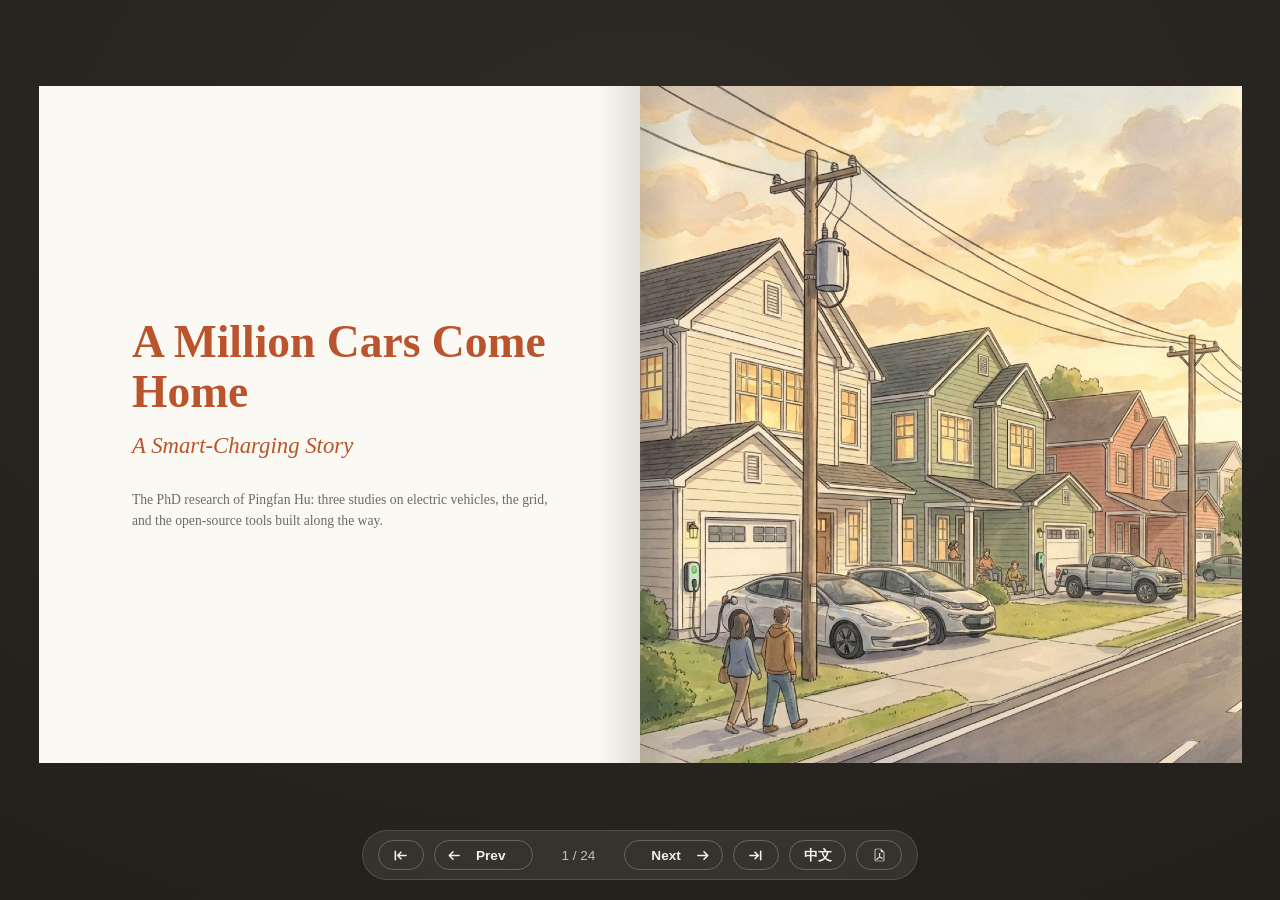
==== commit 43f4ffc2: "fix: responsive mobile flipbook StPageFlip derives all geometry from its container width measured at" ====
--- a/docs/index.html
+++ b/docs/index.html
@@ -20,6 +20,8 @@
   background: radial-gradient(120% 120% at 50% 20%, var(--stage-1), var(--stage-2));
   display: flex; flex-direction: column; align-items: center;
   overflow: hidden;
+  height: 100dvh; /* the height:100% above is the pre-iOS-15.4 fallback */
+  overscroll-behavior: none;
 }
 
 /* Language toggle: both languages are in the DOM; CSS shows one. */
@@ -33,20 +35,23 @@
 .stage {
   flex: 1; width: 100%;
   display: flex; align-items: center; justify-content: center;
-  padding: 3vh 2vw 1vh;
+  padding: 3vh 3vw 1vh; /* 3vw each side leaves exactly 94vw for the book */
   min-height: 0;
 }
+/* Pre-JS placeholder only: sizeFrame() in BOOK_JS sets explicit pixel
+   width/height before StPageFlip initializes (the library derives all its
+   geometry from this box's measured width, so it must never depend on
+   layout-time CSS resolution). */
 .book-frame {
   width: min(94vw, calc((100dvh - 14vh) * 1.7778));
   aspect-ratio: 1056 / 594;
 }
-/* Narrow screens: StPageFlip falls back to a single portrait page (two half
-   spreads can't fit), so the frame must take one page's aspect instead. */
-@media (max-width: 700px) {
-  .book-frame {
-    width: min(94vw, calc((100dvh - 16vh) * 0.8889));
-    aspect-ratio: 528 / 594;
-  }
+/* The browser must never claim a pan/zoom gesture over the book; the ID
+   selector outranks the vendor's injected .stf__parent{touch-action:pan-y}. */
+#book {
+  touch-action: none;
+  -webkit-user-select: none; user-select: none;
+  -webkit-tap-highlight-color: transparent;
 }
 
 /* ---- Pages ---- */
@@ -79,6 +84,7 @@
 .pane.text { position: relative; }
 .pane.art img {
   width: 100%; height: 100%; object-fit: cover; display: block;
+  -webkit-touch-callout: none; /* no iOS long-press image sheet mid-drag */
 }
 
 .prose { color: var(--ink); font-size: 3.409cqw; line-height: 1.5; }
@@ -108,6 +114,7 @@
 /* ---- Toolbar ---- */
 .toolbar {
   display: flex; align-items: center; gap: 0.6rem;
+  flex: none;
   padding: 0.55rem 0.9rem; margin: 0 0 2.2vh;
   background: rgba(251, 249, 243, 0.08);
   border: 1px solid rgba(251, 249, 243, 0.14);
@@ -121,6 +128,7 @@
   height: 1.9rem; padding: 0;
   display: inline-flex; align-items: center; justify-content: center;
   cursor: pointer; text-decoration: none;
+  touch-action: manipulation; /* no double-tap zoom on rapid Next taps */
   transition: background 150ms ease, border-color 150ms ease, transform 80ms ease;
 }
 /* Fixed widths, sized to the widest (Chinese) labels, so toggling the
@@ -144,8 +152,11 @@
 .toolbar .nav .lbl, .toolbar #btn-lang, .toolbar .counter {
   padding-top: 0.15em;
 }
-.toolbar button:hover, .toolbar a:hover {
-  background: rgba(185, 84, 45, 0.35); border-color: rgba(185, 84, 45, 0.7);
+/* hover-capable devices only, so tapped buttons don't stick orange on iOS */
+@media (hover: hover) {
+  .toolbar button:hover, .toolbar a:hover {
+    background: rgba(185, 84, 45, 0.35); border-color: rgba(185, 84, 45, 0.7);
+  }
 }
 .toolbar button:active, .toolbar a:active {
   transform: scale(0.92);
@@ -155,6 +166,17 @@
 .toolbar .counter {
   font: 500 0.85rem/1 "Helvetica Neue", Arial, sans-serif;
   color: rgba(244, 239, 228, 0.75); min-width: 4.5rem; text-align: center;
+}
+/* Below this the full labeled bar (~560px) can't fit: drop the nav labels,
+   tighten everything, fatten the tap targets; every control survives. */
+@media (max-width: 620px) {
+  .toolbar { gap: 0.25rem; padding: 0.45rem 0.5rem; }
+  .toolbar .nav .lbl { display: none; }
+  .toolbar .nav { width: 2.1rem; padding: 0; justify-content: center; }
+  .toolbar .jump, .toolbar a.pdf { width: 2.1rem; }
+  .toolbar #btn-lang { width: 2.5rem; font-size: 0.78rem; }
+  .toolbar .counter { min-width: 2.75rem; font-size: 0.78rem; }
+  .toolbar button, .toolbar a { height: 2.2rem; }
 }
 noscript { color: #f4efe4; font-size: 1rem; padding: 2rem; text-align: center; }
 </style>
@@ -259,6 +281,35 @@
 const startSpread = Math.min(
   Math.max(parseInt(params.get('page'), 10) || 1, 1), totalSpreads);
 
+// Deterministic frame sizing. StPageFlip measures its container's width at
+// init and derives everything (page size, height, hit areas) from it, so the
+// container gets an explicit pixel size before init and on every viewport
+// change; CSS-time formulas proved unreliable on phones. Portrait iff width
+// < 480 mirrors the library's own rule (blockWidth < 2*minWidth); capping
+// portrait width at 478 keeps the two decisions from ever disagreeing.
+const stage = document.querySelector('.stage');
+const frame = document.querySelector('.book-frame');
+
+function sizeFrame() {
+  const cs = getComputedStyle(stage);
+  const availW = stage.clientWidth
+    - parseFloat(cs.paddingLeft) - parseFloat(cs.paddingRight);
+  const availH = stage.clientHeight
+    - parseFloat(cs.paddingTop) - parseFloat(cs.paddingBottom);
+  // Same viewport caps as the old pure-CSS sizing (94vw wide, 86dvh/84dvh
+  // tall), so the desktop book keeps its exact size; the stage clamp is the
+  // safety net that keeps the toolbar visible on small screens.
+  let w = Math.min(availW, Math.min(availH, window.innerHeight * 0.86) * (1056 / 594));
+  const portrait = w < 480;
+  if (portrait) {
+    w = Math.min(availW, Math.min(availH, window.innerHeight * 0.84) * (528 / 594), 478);
+  }
+  w = Math.max(Math.floor(w), 240);
+  frame.style.width = w + 'px';
+  frame.style.height = Math.floor(portrait ? w * 594 / 528 : w * 594 / 1056) + 'px';
+}
+sizeFrame();
+
 const pageFlip = new St.PageFlip(el('book'), {
   width: 528,
   height: 594,
@@ -279,6 +330,7 @@
   disableFlipByClick: true,
 });
 pageFlip.loadFromHTML(pageEls);
+window.book = pageFlip; // console/debug handle
 
 function setCounter(pageIndex) {
   const spread = Math.floor(pageIndex / 2) + 1;
@@ -286,22 +338,73 @@
 }
 setCounter(pageFlip.getCurrentPageIndex());
 
+// disableFlipByClick also gates the library's OWN synthetic flip points, and
+// in portrait mode flipPrev()'s point {x:10} converts to mid-book coordinates
+// and gets silently rejected (backward navigation dead on phones). Toolbar
+// and keyboard navigation is deliberate, not a bare click, so lift the gate
+// just for the duration of the call.
+function nav(fn) {
+  const s = pageFlip.getSettings();
+  const saved = s.disableFlipByClick;
+  s.disableFlipByClick = false;
+  try { fn(); } finally { s.disableFlipByClick = saved; }
+}
+const goPrev = () => nav(() => pageFlip.flipPrev());
+const goNext = () => nav(() => pageFlip.flipNext());
+const goHome = () => nav(() => pageFlip.flip(0));
+const goEnd = () => nav(() => pageFlip.flip((totalSpreads - 1) * 2));
+
 pageFlip.on('flip', (e) => setCounter(e.data));
-el('btn-home').addEventListener('click', () => pageFlip.flip(0));
-el('btn-prev').addEventListener('click', () => pageFlip.flipPrev());
-el('btn-next').addEventListener('click', () => pageFlip.flipNext());
-el('btn-end').addEventListener('click', () => pageFlip.flip((totalSpreads - 1) * 2));
+el('btn-home').addEventListener('click', goHome);
+el('btn-prev').addEventListener('click', goPrev);
+el('btn-next').addEventListener('click', goNext);
+el('btn-end').addEventListener('click', goEnd);
 el('btn-lang').addEventListener('click', () => {
   lang = lang === 'en' ? 'cn' : 'en';
   applyLang();
   setCounter(pageFlip.getCurrentPageIndex());
 });
 document.addEventListener('keydown', (e) => {
-  if (e.key === 'ArrowLeft') pageFlip.flipPrev();
-  if (e.key === 'ArrowRight') pageFlip.flipNext();
-  if (e.key === 'Home') pageFlip.flip(0);
-  if (e.key === 'End') pageFlip.flip((totalSpreads - 1) * 2);
+  if (e.key === 'ArrowLeft') goPrev();
+  if (e.key === 'ArrowRight') goNext();
+  if (e.key === 'Home') goHome();
+  if (e.key === 'End') goEnd();
 });
+
+// In portrait mode the library's touch handling is broken the same way its
+// flipPrev is: the single-page bounds rect is offset by a full page width, so
+// touches map to the wrong book region (swipe-forward flips backward and
+// swipe-back does nothing). Intercept touches before they reach the library
+// (capture phase on the frame, its listener sits on a descendant) and run our
+// own swipe detection. Landscape keeps the library's native drag-to-fold.
+let touchStartX = null, touchStartY = null;
+frame.addEventListener('touchstart', (e) => {
+  if (pageFlip.getOrientation() !== 'portrait') return;
+  e.stopPropagation();
+  touchStartX = e.touches[0].clientX;
+  touchStartY = e.touches[0].clientY;
+}, { capture: true, passive: true });
+frame.addEventListener('touchend', (e) => {
+  if (pageFlip.getOrientation() !== 'portrait' || touchStartX === null) return;
+  e.stopPropagation();
+  const dx = e.changedTouches[0].clientX - touchStartX;
+  const dy = e.changedTouches[0].clientY - touchStartY;
+  touchStartX = null;
+  if (Math.abs(dx) < 50 || Math.abs(dx) < Math.abs(dy) * 1.5) return;
+  if (dx < 0) goNext(); else goPrev();
+}, { capture: true, passive: true });
+
+// Phones never fire resize after load unless the frame follows the viewport:
+// URL-bar collapse, rotation, and split-screen all land here. update()
+// re-measures, switches portrait/landscape when needed, and re-shows the
+// current page.
+let resizeTimer = null;
+function onViewportChange() {
+  clearTimeout(resizeTimer);
+  resizeTimer = setTimeout(() => { sizeFrame(); pageFlip.update(); }, 150);
+}
+window.addEventListener('resize', onViewportChange);
+window.addEventListener('orientationchange', onViewportChange);
 </script>
 </body>
 </html>
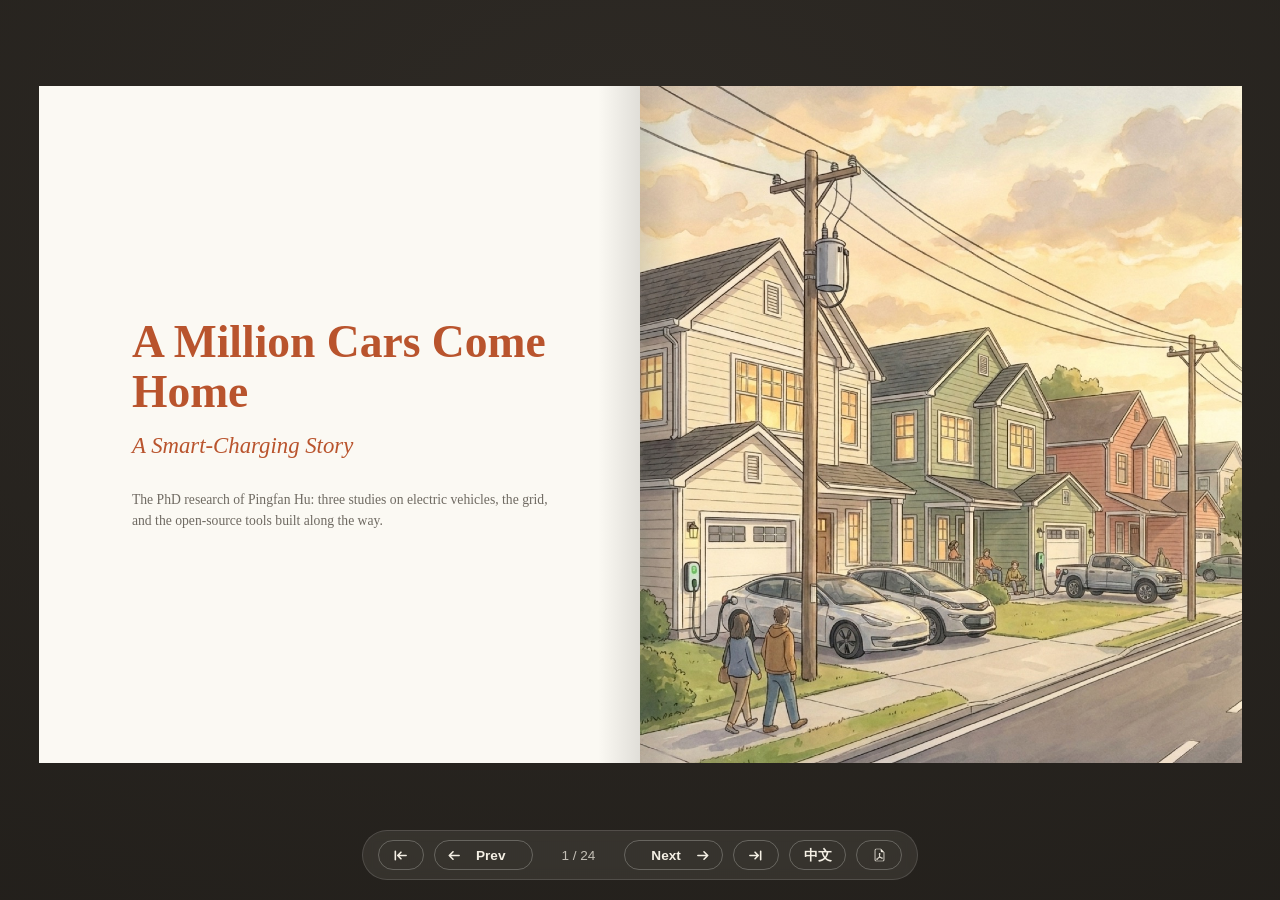
==== commit 8cb5e538: "fix: solid dark root background to stop iOS URL-bar flicker iOS Safari paints the strip behind its c" ====
--- a/docs/index.html
+++ b/docs/index.html
@@ -3,6 +3,7 @@
 <head>
 <meta charset="utf-8">
 <meta name="viewport" content="width=device-width, initial-scale=1">
+<meta name="theme-color" content="#201d19">
 <title>A Million Cars Come Home</title>
 <style>
 :root {
@@ -15,6 +16,11 @@
 }
 * { box-sizing: border-box; }
 html, body { margin: 0; height: 100%; }
+/* iOS Safari paints the area behind its collapsing URL bar with the ROOT
+   background (white by default), and re-composites it mid-animation with the
+   page's dark gradient: a white/dark flicker on every flip. A solid dark
+   root background keeps that strip one color in every state. */
+html { background: #201d19; }
 body {
   font-family: "Iowan Old Style", "Palatino Linotype", Palatino, Georgia, serif;
   background: radial-gradient(120% 120% at 50% 20%, var(--stage-1), var(--stage-2));
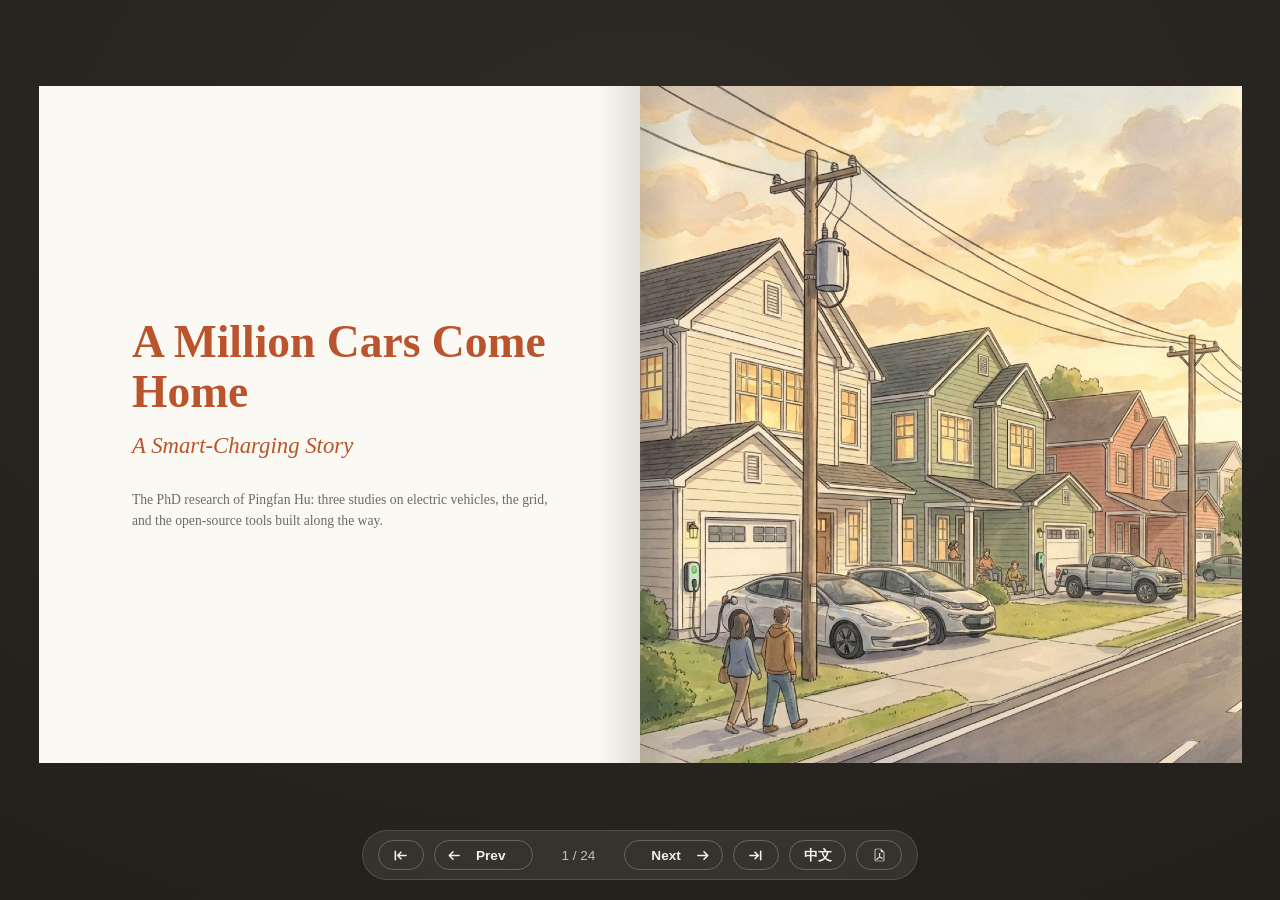
==== commit 56df1f2a: "fix: geometric toolbar text centering via text-box trim The eyeballed 0.15em padding-top nudge was t" ====
--- a/docs/index.html
+++ b/docs/index.html
@@ -24,10 +24,27 @@
 body {
   font-family: "Iowan Old Style", "Palatino Linotype", Palatino, Georgia, serif;
   background: radial-gradient(120% 120% at 50% 20%, var(--stage-1), var(--stage-2));
-  display: flex; flex-direction: column; align-items: center;
   overflow: hidden;
   height: 100dvh; /* the height:100% above is the pre-iOS-15.4 fallback */
   overscroll-behavior: none;
+}
+/* All UI lives in .app so the forced-landscape rotation below can turn the
+   whole interface (book AND toolbar) as one unit. */
+.app {
+  width: 100%; height: 100%;
+  display: flex; flex-direction: column; align-items: center;
+}
+/* Forced landscape: on a touch device held portrait the JS adds .rotated and
+   the interface renders 90deg clockwise, so the book always keeps its
+   two-page landscape spread (never splits into single pages) and the reader
+   just turns the phone. Both conditions must hold: coarse pointer, so a
+   narrowed desktop window stays put, and portrait proportions, so a
+   landscape tablet stays put. */
+html.rotated .app {
+  position: fixed; top: 0; left: 0;
+  width: 100dvh; height: 100vw;
+  transform: rotate(90deg) translateY(-100%);
+  transform-origin: top left;
 }
 
 /* Language toggle: both languages are in the DOM; CSS shows one. */
@@ -151,12 +168,21 @@
 /* The PDF glyph's ink is measured dead-center, but its faint outlined top vs
    dense filled curl at the bottom makes it read low; lift it a hair. */
 .toolbar a.pdf .icon { transform: translateY(-0.5px); }
-/* Optical centering: Helvetica Neue's line box carries more descent than the
-   glyphs use, so flex-centered TEXT sits a hair high next to the geometrically
-   centered SVG icons. Padding-top shifts the text down by half its value;
-   the icons are left untouched. */
-.toolbar .nav .lbl, .toolbar #btn-lang, .toolbar .counter {
+/* Optical centering of TEXT next to the geometrically centered SVG icons.
+   Where text-box is supported (Safari 18.2+, Chrome 133+) the line box is
+   trimmed to cap height and baseline, so flex centering becomes geometric
+   and platform font metrics drop out entirely; the eyeballed 0.15em
+   fallback (tuned on desktop) sat visibly low on iOS. All labels live in
+   spans because text-box applies to block containers, and the buttons
+   themselves are flex containers. */
+.toolbar .nav .lbl, .toolbar #lang-lbl, .toolbar .counter {
   padding-top: 0.15em;
+}
+@supports (text-box: trim-both cap alphabetic) {
+  .toolbar .nav .lbl, .toolbar #lang-lbl, .toolbar .counter {
+    padding-top: 0;
+    text-box: trim-both cap alphabetic;
+  }
 }
 /* hover-capable devices only, so tapped buttons don't stick orange on iOS */
 @media (hover: hover) {
@@ -188,6 +214,7 @@
 </style>
 </head>
 <body>
+<div class="app">
 <div class="stage"><div class="book-frame"><div id="book">
 <div class="page title" data-spread="01"><div class="pane text"><div class="prose lang-en"><p><strong>A Million Cars Come Home</strong></p><p><em>A Smart-Charging Story</em></p><p>The PhD research of Pingfan Hu: three studies on electric vehicles, the grid, and the open-source tools built along the way.</p></div><div class="prose lang-cn"><p><strong>当一百万辆车同时回家</strong></p><p><em>一个关于智能充电的故事</em></p><p>胡平凡 (Pingfan Hu) 的博士研究：电动车、电网，和一路做出来的开源工具。</p></div></div></div>
 <div class="page title" data-spread="01"><div class="pane art"><img src="book-assets/spread-01.jpg" alt="" loading="lazy" decoding="async"></div></div>
@@ -244,8 +271,9 @@
   <span class="counter" id="counter"></span>
   <button id="btn-next" class="nav" type="button"><span class="lbl" id="next-lbl"></span><svg class="icon" viewBox="0 0 16 16" width="15" height="15" aria-hidden="true"><path d="M2 8h10.5 M8.5 4l4 4-4 4" fill="none" stroke="currentColor" stroke-width="1.7" stroke-linecap="round" stroke-linejoin="round"/></svg></button>
   <button id="btn-end" class="jump" type="button" aria-label="Last spread"><svg class="icon" viewBox="0 0 16 16" width="15" height="15" aria-hidden="true"><path d="M13.5 3.5v9 M2 8h9 M7.5 4.5 11 8l-3.5 3.5" fill="none" stroke="currentColor" stroke-width="1.7" stroke-linecap="round" stroke-linejoin="round"/></svg></button>
-  <button id="btn-lang" type="button"></button>
+  <button id="btn-lang" type="button"><span id="lang-lbl"></span></button>
   <a id="pdf-link" class="pdf" target="_blank" rel="noopener" aria-label="Download PDF" title="PDF"><svg class="icon" viewBox="0 0 16 16" width="13" height="13" fill="currentColor" aria-hidden="true"><path d="M14 14V4.5L9.5 0H4a2 2 0 0 0-2 2v12a2 2 0 0 0 2 2h8a2 2 0 0 0 2-2M9.5 3A1.5 1.5 0 0 0 11 4.5h2V14a1 1 0 0 1-1 1H4a1 1 0 0 1-1-1V2a1 1 0 0 1 1-1h5.5z"/><path d="M4.603 14.087a.8.8 0 0 1-.438-.42c-.195-.388-.13-.776.08-1.102.198-.307.526-.568.897-.787a7.7 7.7 0 0 1 1.482-.645 20 20 0 0 0 1.062-2.227 7.3 7.3 0 0 1-.43-1.295c-.086-.4-.119-.796-.046-1.136.075-.354.274-.672.65-.823.192-.077.4-.12.602-.077a.7.7 0 0 1 .477.365c.088.164.12.356.127.538.007.188-.012.396-.047.614-.084.51-.27 1.134-.52 1.794a11 11 0 0 0 .98 1.686 5.8 5.8 0 0 1 1.334.05c.364.066.734.195.96.465.12.144.193.32.2.518.007.192-.047.382-.138.563a1.04 1.04 0 0 1-.354.416.86.86 0 0 1-.51.138c-.331-.014-.654-.196-.933-.417a5.7 5.7 0 0 1-.911-.95 11.7 11.7 0 0 0-1.997.406 11.3 11.3 0 0 1-1.02 1.51c-.292.35-.609.656-.927.787a.8.8 0 0 1-.58.029m1.379-1.901q-.25.115-.459.238c-.328.194-.541.383-.647.547-.094.145-.096.25-.04.361q.016.032.026.044l.035-.012c.137-.056.355-.235.635-.572a8 8 0 0 0 .45-.606m1.64-1.33a13 13 0 0 1 1.01-.193 12 12 0 0 1-.51-.858 21 21 0 0 1-.5 1.05zm2.446.45q.226.245.435.41c.24.19.407.253.498.256a.1.1 0 0 0 .07-.015.3.3 0 0 0 .094-.125.44.44 0 0 0 .059-.2.1.1 0 0 0-.026-.063c-.052-.062-.2-.152-.518-.209a4 4 0 0 0-.612-.053zM8.078 7.8a7 7 0 0 0 .2-.828q.046-.282.038-.465a.6.6 0 0 0-.032-.198.5.5 0 0 0-.145.04c-.087.035-.158.106-.196.283-.04.192-.03.469.046.822q.036.167.09.346z"/></svg></a>
+</div>
 </div>
 <noscript>This book needs JavaScript. The PDF editions:
   <a href="storybook.pdf">English</a> / <a href="storybook-cn.pdf">中文</a>.
@@ -275,7 +303,7 @@
   document.title = LABELS[lang].title;
   el('prev-lbl').textContent = LABELS[lang].prev;
   el('next-lbl').textContent = LABELS[lang].next;
-  el('btn-lang').textContent = LABELS[lang].lang;
+  el('lang-lbl').textContent = LABELS[lang].lang;
   el('pdf-link').href = PDFS[lang];
   localStorage.setItem('storybook-lang', lang);
 }
@@ -296,19 +324,31 @@
 const stage = document.querySelector('.stage');
 const frame = document.querySelector('.book-frame');
 
+// Forced landscape (see html.rotated in the CSS): touch device held portrait
+// -> the whole app rotates 90deg clockwise and the book stays a two-page
+// landscape spread. Without this, portrait mode splits every spread into
+// single pages and an edge tap could jump a reader past the text page.
+const COARSE = matchMedia('(pointer: coarse)');
+let rotated = false;
+
 function sizeFrame() {
+  rotated = COARSE.matches && window.innerHeight > window.innerWidth;
+  document.documentElement.classList.toggle('rotated', rotated);
   const cs = getComputedStyle(stage);
   const availW = stage.clientWidth
     - parseFloat(cs.paddingLeft) - parseFloat(cs.paddingRight);
   const availH = stage.clientHeight
     - parseFloat(cs.paddingTop) - parseFloat(cs.paddingBottom);
+  // In rotated mode the layout's vertical axis lies along the physical
+  // screen width, so the viewport cap swaps too.
+  const vpH = rotated ? window.innerWidth : window.innerHeight;
   // Same viewport caps as the old pure-CSS sizing (94vw wide, 86dvh/84dvh
   // tall), so the desktop book keeps its exact size; the stage clamp is the
   // safety net that keeps the toolbar visible on small screens.
-  let w = Math.min(availW, Math.min(availH, window.innerHeight * 0.86) * (1056 / 594));
+  let w = Math.min(availW, Math.min(availH, vpH * 0.86) * (1056 / 594));
   const portrait = w < 480;
   if (portrait) {
-    w = Math.min(availW, Math.min(availH, window.innerHeight * 0.84) * (528 / 594), 478);
+    w = Math.min(availW, Math.min(availH, vpH * 0.84) * (528 / 594), 478);
   }
   w = Math.max(Math.floor(w), 240);
   frame.style.width = w + 'px';
@@ -330,8 +370,10 @@
   maxShadowOpacity: 0.35,
   flippingTime: 500,
   mobileScrollSupport: false,
-  // Flip only by dragging (or the toolbar/keys): no corner fold-out preview
-  // when the cursor nears an edge, and no flip on a bare click.
+  // No corner fold-out preview when the cursor nears an edge, and the
+  // library's own click-to-flip stays off (it maps clicks to the wrong book
+  // region in portrait). Click navigation is reimplemented below on the frame:
+  // left half = previous, right half = next.
   showPageCorners: false,
   disableFlipByClick: true,
 });
@@ -377,25 +419,65 @@
   if (e.key === 'End') goEnd();
 });
 
-// In portrait mode the library's touch handling is broken the same way its
-// flipPrev is: the single-page bounds rect is offset by a full page width, so
-// touches map to the wrong book region (swipe-forward flips backward and
-// swipe-back does nothing). Intercept touches before they reach the library
-// (capture phase on the frame, its listener sits on a descendant) and run our
-// own swipe detection. Landscape keeps the library's native drag-to-fold.
+// While intercepting, no pointer event may reach the library: its geometry
+// math knows nothing of the .rotated CSS transform (and is offset by a page
+// width in its own portrait mode). Crucially this includes the SYNTHETIC
+// mousedown/mouseup a phone fires after every tap: those used to slip past
+// the touch-only interception, start-and-release a fold inside the library,
+// and flip a second page on top of the click navigation below (the
+// double-flip-on-tap bug). The library's press listeners live on a
+// descendant and its release listeners bubble to window, so a capture-phase
+// stopPropagation on the frame silences both.
+const intercepting = () =>
+  rotated || pageFlip.getOrientation() === 'portrait';
+
+// Click-to-flip, done by hand instead of the library's disableFlipByClick
+// path (broken in portrait): click on the back half of the book goes back,
+// front half goes forward. A press that turns into a drag-to-fold must not
+// also flip on release, so track pointer travel and ignore anything that
+// moved more than a click's worth.
+let mouseDownX = null, mouseDownY = null;
+frame.addEventListener('mousedown', (e) => {
+  if (intercepting()) e.stopPropagation();
+  mouseDownX = e.clientX;
+  mouseDownY = e.clientY;
+}, { capture: true });
+frame.addEventListener('click', (e) => {
+  if (intercepting()) e.stopPropagation();
+  if (mouseDownX === null) return;
+  const moved = Math.hypot(e.clientX - mouseDownX, e.clientY - mouseDownY);
+  mouseDownX = null;
+  if (moved > 8) return; // was a drag, the library already handled it
+  const rect = frame.getBoundingClientRect();
+  // Rotated 90deg clockwise, the book's left edge lies at the screen top.
+  const back = rotated
+    ? e.clientY < rect.top + rect.height / 2
+    : e.clientX < rect.left + rect.width / 2;
+  if (back) goPrev(); else goNext();
+}, { capture: true });
+
+// Swipe detection, ours: in rotated mode the library cannot interpret
+// coordinates at all, and in its portrait mode the single-page bounds rect
+// is offset by a full page width (swipe-forward flips backward and
+// swipe-back does nothing). Unrotated landscape keeps the library's native
+// drag-to-fold.
 let touchStartX = null, touchStartY = null;
 frame.addEventListener('touchstart', (e) => {
-  if (pageFlip.getOrientation() !== 'portrait') return;
+  if (!intercepting()) return;
   e.stopPropagation();
   touchStartX = e.touches[0].clientX;
   touchStartY = e.touches[0].clientY;
 }, { capture: true, passive: true });
 frame.addEventListener('touchend', (e) => {
-  if (pageFlip.getOrientation() !== 'portrait' || touchStartX === null) return;
+  if (!intercepting() || touchStartX === null) return;
   e.stopPropagation();
-  const dx = e.changedTouches[0].clientX - touchStartX;
-  const dy = e.changedTouches[0].clientY - touchStartY;
+  const rawX = e.changedTouches[0].clientX - touchStartX;
+  const rawY = e.changedTouches[0].clientY - touchStartY;
   touchStartX = null;
+  // In rotated mode a swipe along the book's reading axis is a vertical
+  // screen gesture: screen-down is book-right.
+  const dx = rotated ? rawY : rawX;
+  const dy = rotated ? -rawX : rawY;
   if (Math.abs(dx) < 50 || Math.abs(dx) < Math.abs(dy) * 1.5) return;
   if (dx < 0) goNext(); else goPrev();
 }, { capture: true, passive: true });
